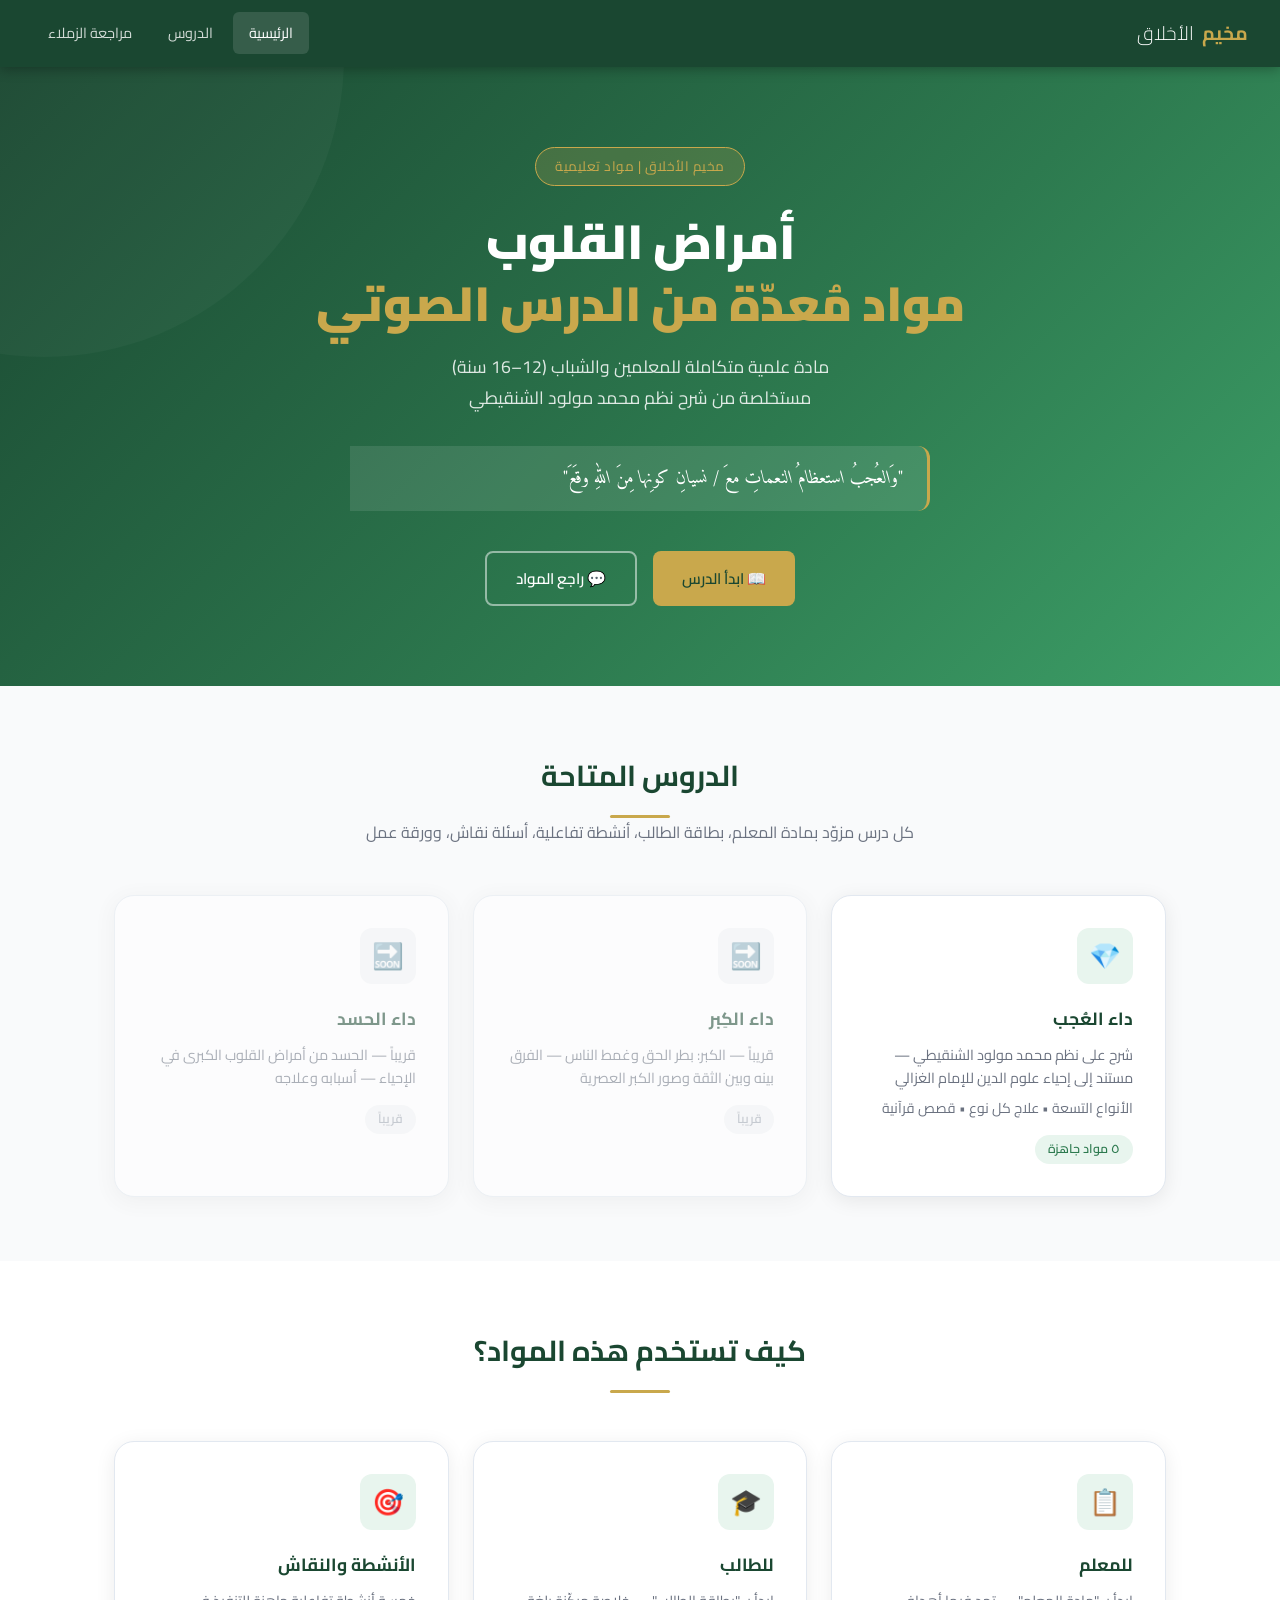
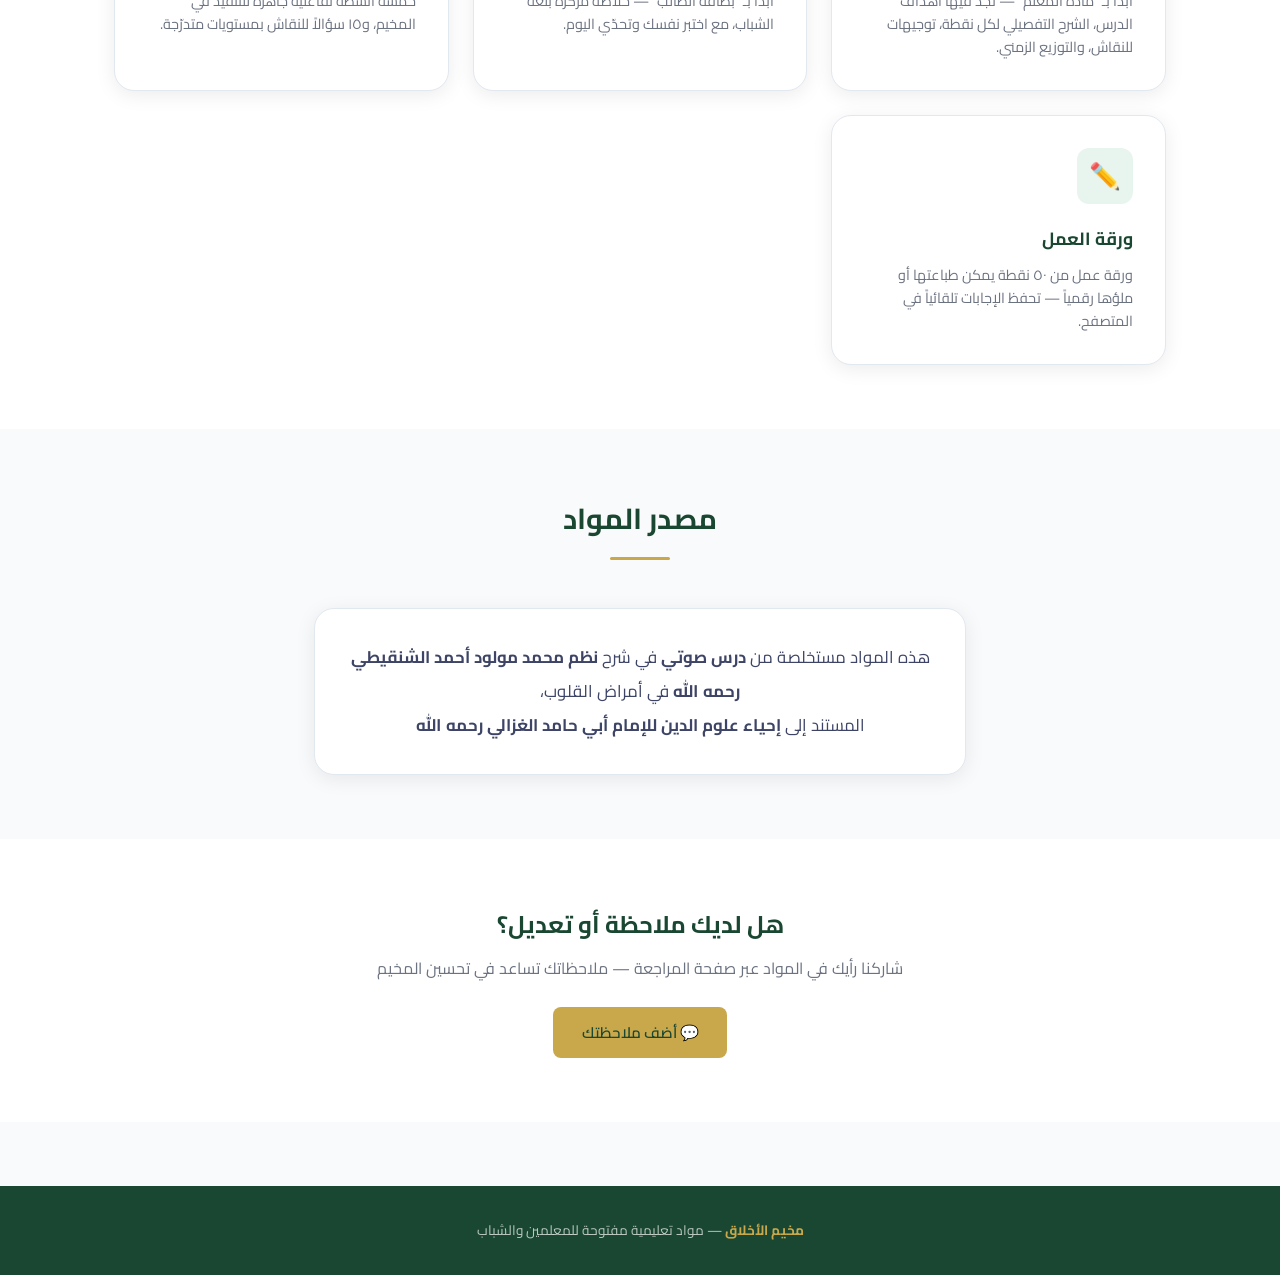
==== index.html @ 1a72f5c6 "Add GitHub Pages website  مخيم الأخلاق" ====
<!DOCTYPE html>
<html lang="ar" dir="rtl">
<head>
  <meta charset="UTF-8">
  <meta name="viewport" content="width=device-width, initial-scale=1.0">
  <title>مخيم الأخلاق — المواد التعليمية</title>
  <meta name="description" content="مواد تعليمية متخصصة لمخيم الأخلاق — للمعلمين والشباب من 12 إلى 16 سنة">
  <link rel="stylesheet" href="assets/css/style.css">
</head>
<body>

<div class="reading-progress" id="reading-progress"></div>

<!-- ─── Top Nav ─── -->
<nav class="top-nav">
  <a class="brand" href="index.html">مخيم <span>الأخلاق</span></a>
  <button class="hamburger" id="hamburger" aria-label="قائمة">☰</button>
  <ul class="nav-links" id="nav-links">
    <li><a href="index.html" class="active">الرئيسية</a></li>
    <li><a href="lessons/ojb/">الدروس</a></li>
    <li><a href="review/">مراجعة الزملاء</a></li>
  </ul>
</nav>

<!-- ─── Hero ─── -->
<section class="hero">
  <div class="hero-badge">مخيم الأخلاق | مواد تعليمية</div>
  <h1>أمراض القلوب<br><em>مواد مُعدّة من الدرس الصوتي</em></h1>
  <p>مادة علمية متكاملة للمعلمين والشباب (12–16 سنة)<br>مستخلصة من شرح نظم محمد مولود الشنقيطي</p>
  <div class="hero-verse">
    "وَالعُجبُ استعظامُ النعماتِ معَ / نسيانِ كونِها مِنَ اللهِ وقَعَ"
  </div>
  <div class="hero-actions">
    <a href="lessons/ojb/" class="btn btn-primary">📖 ابدأ الدرس</a>
    <a href="review/" class="btn btn-outline">💬 راجع المواد</a>
  </div>
</section>

<!-- ─── Lessons section ─── -->
<section class="section">
  <div class="container">
    <div class="section-header">
      <h2>الدروس المتاحة</h2>
      <div class="section-divider"></div>
      <p>كل درس مزوّد بمادة المعلم، بطاقة الطالب، أنشطة تفاعلية، أسئلة نقاش، وورقة عمل</p>
    </div>

    <div class="cards-grid">
      <a href="lessons/ojb/" class="card">
        <div class="card-icon">💎</div>
        <h3>داء العُجب</h3>
        <p>شرح على نظم محمد مولود الشنقيطي — مستند إلى إحياء علوم الدين للإمام الغزالي</p>
        <p style="font-size:0.88rem;color:var(--text-light);margin-top:.5rem">
          الأنواع التسعة • علاج كل نوع • قصص قرآنية
        </p>
        <span class="card-badge">٥ مواد جاهزة</span>
      </a>

      <div class="card" style="opacity:0.55;cursor:default">
        <div class="card-icon" style="background:#f3f4f6">🔜</div>
        <h3>داء الكِبر</h3>
        <p>قريباً — الكبر: بطر الحق وغمط الناس — الفرق بينه وبين الثقة وصور الكبر العصرية</p>
        <span class="card-badge" style="background:#f3f4f6;color:#9ca3af">قريباً</span>
      </div>

      <div class="card" style="opacity:0.55;cursor:default">
        <div class="card-icon" style="background:#f3f4f6">🔜</div>
        <h3>داء الحسد</h3>
        <p>قريباً — الحسد من أمراض القلوب الكبرى في الإحياء — أسبابه وعلاجه</p>
        <span class="card-badge" style="background:#f3f4f6;color:#9ca3af">قريباً</span>
      </div>
    </div>
  </div>
</section>

<!-- ─── How to use ─── -->
<section class="section section-alt">
  <div class="container">
    <div class="section-header">
      <h2>كيف تستخدم هذه المواد؟</h2>
      <div class="section-divider"></div>
    </div>
    <div class="cards-grid">
      <div class="card" style="text-decoration:none">
        <div class="card-icon">📋</div>
        <h3>للمعلم</h3>
        <p>ابدأ بـ "مادة المعلم" — تجد فيها أهداف الدرس، الشرح التفصيلي لكل نقطة، توجيهات للنقاش، والتوزيع الزمني.</p>
      </div>
      <div class="card">
        <div class="card-icon">🎓</div>
        <h3>للطالب</h3>
        <p>ابدأ بـ "بطاقة الطالب" — خلاصة مركّزة بلغة الشباب، مع اختبر نفسك وتحدّي اليوم.</p>
      </div>
      <div class="card">
        <div class="card-icon">🎯</div>
        <h3>الأنشطة والنقاش</h3>
        <p>خمسة أنشطة تفاعلية جاهزة للتنفيذ في المخيم، و١٥ سؤالاً للنقاش بمستويات متدرّجة.</p>
      </div>
      <div class="card">
        <div class="card-icon">✏️</div>
        <h3>ورقة العمل</h3>
        <p>ورقة عمل من ٥٠ نقطة يمكن طباعتها أو ملؤها رقمياً — تحفظ الإجابات تلقائياً في المتصفح.</p>
      </div>
    </div>
  </div>
</section>

<!-- ─── Source ─── -->
<section class="section">
  <div class="container" style="max-width:700px">
    <div class="section-header">
      <h2>مصدر المواد</h2>
      <div class="section-divider"></div>
    </div>
    <div class="card" style="text-align:center">
      <p style="font-size:1.05rem;color:var(--text-mid);line-height:2">
        هذه المواد مستخلصة من <strong>درس صوتي</strong> في شرح
        <strong>نظم محمد مولود أحمد الشنقيطي رحمه الله</strong>
        في أمراض القلوب،<br>
        المستند إلى
        <strong>إحياء علوم الدين للإمام أبي حامد الغزالي رحمه الله</strong>
      </p>
    </div>
  </div>
</section>

<!-- ─── CTA ─── -->
<section class="section section-alt">
  <div class="container" style="text-align:center">
    <h2 style="color:var(--green-dark);margin-bottom:.5rem">هل لديك ملاحظة أو تعديل؟</h2>
    <p style="color:var(--text-light);margin-bottom:1.5rem">شاركنا رأيك في المواد عبر صفحة المراجعة — ملاحظاتك تساعد في تحسين المخيم</p>
    <a href="review/" class="btn btn-primary">💬 أضف ملاحظتك</a>
  </div>
</section>

<footer>
  <strong>مخيم الأخلاق</strong> — مواد تعليمية مفتوحة للمعلمين والشباب
</footer>

<a class="back-top" id="back-top" href="#" title="العودة للأعلى">↑</a>

<script src="assets/js/main.js"></script>
</body>
</html>
---- assets/css/style.css ----
/* ===========================
   مخيم الأخلاق — الموقع الرئيسي
   RTL Arabic Design
   =========================== */

@import url('https://fonts.googleapis.com/css2?family=Cairo:wght@300;400;600;700;900&family=Amiri:ital,wght@0,400;0,700;1,400&display=swap');

/* ─── Reset & Base ─── */
*, *::before, *::after { box-sizing: border-box; margin: 0; padding: 0; }

:root {
  --green-dark:   #1a4731;
  --green-main:   #2d7a4f;
  --green-mid:    #3da068;
  --green-light:  #e8f5ee;
  --gold:         #c9a84c;
  --gold-light:   #f5e6b8;
  --text-dark:    #1a1a2e;
  --text-mid:     #3d4466;
  --text-light:   #6b7280;
  --bg:           #f9fafb;
  --white:        #ffffff;
  --border:       #e2e8f0;
  --shadow:       0 4px 20px rgba(0,0,0,0.08);
  --shadow-lg:    0 8px 40px rgba(0,0,0,0.12);
  --radius:       12px;
  --radius-lg:    20px;
}

html { direction: rtl; scroll-behavior: smooth; }

body {
  font-family: 'Cairo', sans-serif;
  background: var(--bg);
  color: var(--text-dark);
  line-height: 1.8;
  font-size: 16px;
}

/* ─── Scrollbar ─── */
::-webkit-scrollbar { width: 6px; }
::-webkit-scrollbar-track { background: var(--bg); }
::-webkit-scrollbar-thumb { background: var(--green-mid); border-radius: 3px; }

/* ─── Selection ─── */
::selection { background: var(--green-light); color: var(--green-dark); }

/* ─── Top Nav ─── */
.top-nav {
  background: var(--green-dark);
  padding: 0 2rem;
  display: flex;
  align-items: center;
  justify-content: space-between;
  position: sticky;
  top: 0;
  z-index: 100;
  box-shadow: 0 2px 12px rgba(0,0,0,0.3);
}

.top-nav .brand {
  color: var(--gold);
  font-size: 1.2rem;
  font-weight: 700;
  text-decoration: none;
  padding: 1rem 0;
  display: flex;
  align-items: center;
  gap: 0.5rem;
}

.top-nav .brand span { color: #fff; font-weight: 300; }

.nav-links { display: flex; gap: 0.25rem; list-style: none; }
.nav-links a {
  color: rgba(255,255,255,0.8);
  text-decoration: none;
  padding: 0.5rem 1rem;
  border-radius: 6px;
  font-size: 0.9rem;
  transition: all 0.2s;
  display: block;
}
.nav-links a:hover, .nav-links a.active {
  background: rgba(255,255,255,0.12);
  color: #fff;
}

.hamburger { display: none; cursor: pointer; color: #fff; font-size: 1.5rem; }

/* ─── Hero ─── */
.hero {
  background: linear-gradient(135deg, var(--green-dark) 0%, var(--green-main) 60%, var(--green-mid) 100%);
  color: #fff;
  padding: 5rem 2rem;
  text-align: center;
  position: relative;
  overflow: hidden;
}

.hero::before {
  content: '';
  position: absolute;
  top: -50%;
  left: -20%;
  width: 600px;
  height: 600px;
  background: rgba(255,255,255,0.03);
  border-radius: 50%;
}

.hero-badge {
  display: inline-block;
  background: rgba(201,168,76,0.2);
  border: 1px solid var(--gold);
  color: var(--gold);
  padding: 0.4rem 1.2rem;
  border-radius: 50px;
  font-size: 0.85rem;
  margin-bottom: 1.5rem;
  letter-spacing: 0.5px;
}

.hero h1 {
  font-size: clamp(1.8rem, 4vw, 3rem);
  font-weight: 900;
  line-height: 1.3;
  margin-bottom: 1rem;
}

.hero h1 em {
  font-style: normal;
  color: var(--gold);
}

.hero p {
  font-size: 1.1rem;
  opacity: 0.85;
  max-width: 600px;
  margin: 0 auto 2rem;
}

.hero-verse {
  background: rgba(255,255,255,0.1);
  border-right: 3px solid var(--gold);
  padding: 1rem 1.5rem;
  max-width: 580px;
  margin: 0 auto 2.5rem;
  border-radius: 0 var(--radius) var(--radius) 0;
  font-family: 'Amiri', serif;
  font-size: 1.15rem;
  font-style: italic;
  text-align: right;
}

.hero-actions { display: flex; gap: 1rem; justify-content: center; flex-wrap: wrap; }

.btn {
  display: inline-flex;
  align-items: center;
  gap: 0.5rem;
  padding: 0.75rem 1.8rem;
  border-radius: 8px;
  font-family: 'Cairo', sans-serif;
  font-size: 0.95rem;
  font-weight: 600;
  text-decoration: none;
  cursor: pointer;
  border: none;
  transition: all 0.25s;
}

.btn-primary {
  background: var(--gold);
  color: var(--green-dark);
}
.btn-primary:hover { background: #e0bb5a; transform: translateY(-1px); box-shadow: 0 6px 20px rgba(201,168,76,0.4); }

.btn-outline {
  background: transparent;
  color: #fff;
  border: 2px solid rgba(255,255,255,0.5);
}
.btn-outline:hover { background: rgba(255,255,255,0.1); border-color: #fff; }

/* ─── Container ─── */
.container { max-width: 1100px; margin: 0 auto; padding: 0 1.5rem; }

/* ─── Section ─── */
.section { padding: 4rem 0; }
.section-alt { background: var(--white); }

.section-header { text-align: center; margin-bottom: 3rem; }
.section-header h2 { font-size: 1.8rem; font-weight: 700; color: var(--green-dark); margin-bottom: 0.5rem; }
.section-header p { color: var(--text-light); font-size: 1rem; }
.section-divider { width: 60px; height: 3px; background: var(--gold); margin: 0.8rem auto 0; border-radius: 2px; }

/* ─── Cards ─── */
.cards-grid {
  display: grid;
  grid-template-columns: repeat(auto-fit, minmax(280px, 1fr));
  gap: 1.5rem;
}

.card {
  background: var(--white);
  border-radius: var(--radius-lg);
  padding: 2rem;
  box-shadow: var(--shadow);
  border: 1px solid var(--border);
  transition: all 0.3s;
  text-decoration: none;
  color: inherit;
  display: block;
}

.card:hover {
  transform: translateY(-4px);
  box-shadow: var(--shadow-lg);
  border-color: var(--green-mid);
}

.card-icon {
  width: 56px;
  height: 56px;
  background: var(--green-light);
  border-radius: 12px;
  display: flex;
  align-items: center;
  justify-content: center;
  font-size: 1.6rem;
  margin-bottom: 1.2rem;
}

.card h3 { font-size: 1.1rem; font-weight: 700; color: var(--green-dark); margin-bottom: 0.5rem; }
.card p { font-size: 0.9rem; color: var(--text-light); line-height: 1.6; }

.card-badge {
  display: inline-block;
  margin-top: 1rem;
  background: var(--green-light);
  color: var(--green-main);
  font-size: 0.78rem;
  padding: 0.2rem 0.8rem;
  border-radius: 50px;
  font-weight: 600;
}

/* ─── Tab Navigation ─── */
.tab-nav {
  background: var(--white);
  border-bottom: 2px solid var(--border);
  position: sticky;
  top: 57px;
  z-index: 90;
  box-shadow: 0 2px 8px rgba(0,0,0,0.06);
}

.tab-nav-inner {
  display: flex;
  overflow-x: auto;
  gap: 0;
  padding: 0 1.5rem;
  scrollbar-width: none;
}
.tab-nav-inner::-webkit-scrollbar { display: none; }

.tab-btn {
  padding: 1rem 1.4rem;
  border: none;
  background: none;
  cursor: pointer;
  font-family: 'Cairo', sans-serif;
  font-size: 0.9rem;
  font-weight: 600;
  color: var(--text-light);
  white-space: nowrap;
  border-bottom: 3px solid transparent;
  margin-bottom: -2px;
  transition: all 0.2s;
  display: flex;
  align-items: center;
  gap: 0.4rem;
}

.tab-btn:hover { color: var(--green-main); }
.tab-btn.active { color: var(--green-dark); border-bottom-color: var(--green-main); }

/* ─── Content Panels ─── */
.panel { display: none; padding: 3rem 0; }
.panel.active { display: block; }

/* ─── Content Typography ─── */
.content-body h2 {
  font-size: 1.4rem;
  font-weight: 700;
  color: var(--green-dark);
  margin: 2.5rem 0 1rem;
  padding-bottom: 0.5rem;
  border-bottom: 2px solid var(--green-light);
}

.content-body h3 {
  font-size: 1.15rem;
  font-weight: 700;
  color: var(--green-main);
  margin: 1.8rem 0 0.8rem;
}

.content-body h4 {
  font-size: 1rem;
  font-weight: 700;
  color: var(--text-mid);
  margin: 1.2rem 0 0.5rem;
}

.content-body p { margin-bottom: 1rem; color: var(--text-mid); }

.content-body ul, .content-body ol {
  padding-right: 1.5rem;
  margin-bottom: 1rem;
  color: var(--text-mid);
}
.content-body li { margin-bottom: 0.4rem; }

.content-body strong { color: var(--text-dark); font-weight: 700; }

/* ─── Quran / Hadith Boxes ─── */
.quran-box {
  background: linear-gradient(135deg, var(--green-light), #fff);
  border-right: 4px solid var(--green-main);
  border-radius: 0 var(--radius) var(--radius) 0;
  padding: 1rem 1.5rem;
  margin: 1.2rem 0;
  font-family: 'Amiri', serif;
  font-size: 1.1rem;
  color: var(--green-dark);
}

.quran-box .ref {
  font-family: 'Cairo', sans-serif;
  font-size: 0.8rem;
  color: var(--text-light);
  margin-top: 0.4rem;
  font-style: normal;
}

.hadith-box {
  background: var(--gold-light);
  border-right: 4px solid var(--gold);
  border-radius: 0 var(--radius) var(--radius) 0;
  padding: 1rem 1.5rem;
  margin: 1.2rem 0;
  font-style: italic;
  color: var(--text-dark);
}

.hadith-box .narrator {
  font-style: normal;
  font-size: 0.82rem;
  color: var(--text-light);
  margin-top: 0.4rem;
}

/* ─── Info Box ─── */
.info-box {
  background: #eff6ff;
  border: 1px solid #93c5fd;
  border-radius: var(--radius);
  padding: 1rem 1.5rem;
  margin: 1.2rem 0;
  display: flex;
  gap: 0.8rem;
}
.info-box .icon { font-size: 1.3rem; flex-shrink: 0; }
.info-box p { margin: 0; color: #1e40af; font-size: 0.92rem; }

.warn-box {
  background: #fffbeb;
  border: 1px solid #fcd34d;
  border-radius: var(--radius);
  padding: 1rem 1.5rem;
  margin: 1.2rem 0;
  display: flex;
  gap: 0.8rem;
}
.warn-box p { margin: 0; color: #92400e; font-size: 0.92rem; }

/* ─── Table ─── */
.content-table {
  width: 100%;
  border-collapse: collapse;
  margin: 1.5rem 0;
  font-size: 0.92rem;
  border-radius: var(--radius);
  overflow: hidden;
  box-shadow: var(--shadow);
}

.content-table th {
  background: var(--green-dark);
  color: #fff;
  padding: 0.8rem 1rem;
  text-align: right;
  font-weight: 600;
}

.content-table td {
  padding: 0.75rem 1rem;
  border-bottom: 1px solid var(--border);
  color: var(--text-mid);
}

.content-table tr:nth-child(even) td { background: var(--green-light); }
.content-table tr:last-child td { border-bottom: none; }

/* ─── Type Cards (9 types) ─── */
.type-grid {
  display: grid;
  grid-template-columns: repeat(auto-fit, minmax(300px, 1fr));
  gap: 1.2rem;
  margin: 1.5rem 0;
}

.type-card {
  background: var(--white);
  border: 1px solid var(--border);
  border-right: 4px solid var(--green-mid);
  border-radius: var(--radius);
  padding: 1.2rem;
  box-shadow: 0 2px 8px rgba(0,0,0,0.04);
}

.type-card .type-header {
  display: flex;
  align-items: center;
  gap: 0.6rem;
  margin-bottom: 0.7rem;
}

.type-num {
  width: 28px;
  height: 28px;
  background: var(--green-dark);
  color: #fff;
  border-radius: 50%;
  display: flex;
  align-items: center;
  justify-content: center;
  font-size: 0.82rem;
  font-weight: 700;
  flex-shrink: 0;
}

.type-card h4 { margin: 0; font-size: 1rem; color: var(--green-dark); }
.type-card .type-desc { font-size: 0.88rem; color: var(--text-light); margin-bottom: 0.5rem; }
.type-card .type-remedy {
  background: var(--green-light);
  border-radius: 6px;
  padding: 0.5rem 0.8rem;
  font-size: 0.85rem;
  color: var(--green-dark);
}
.type-card .type-remedy span { font-weight: 700; }

/* ─── Story Box ─── */
.story-box {
  background: linear-gradient(135deg, #1a4731, #2d7a4f);
  color: #fff;
  border-radius: var(--radius-lg);
  padding: 2rem;
  margin: 1.5rem 0;
  position: relative;
  overflow: hidden;
}
.story-box::after {
  content: '📖';
  position: absolute;
  left: 1.5rem;
  top: 1rem;
  font-size: 3rem;
  opacity: 0.15;
}
.story-box h4 { color: var(--gold); margin-bottom: 0.7rem; font-size: 1.05rem; }
.story-box p { opacity: 0.9; font-size: 0.92rem; }
.story-box .result { margin-top: 0.8rem; color: var(--gold-light); font-weight: 600; }

/* ─── Self Check ─── */
.check-list {
  list-style: none;
  padding: 0;
  margin: 1rem 0;
}
.check-list li {
  display: flex;
  align-items: flex-start;
  gap: 0.8rem;
  padding: 0.6rem 0;
  border-bottom: 1px solid var(--border);
  font-size: 0.92rem;
  color: var(--text-mid);
}
.check-list li:last-child { border-bottom: none; }
.check-list li::before {
  content: '☐';
  font-size: 1.1rem;
  color: var(--green-mid);
  flex-shrink: 0;
  margin-top: 0.1rem;
}

/* ─── Question Cards ─── */
.question-section { margin-bottom: 3rem; }
.question-section .level-badge {
  display: inline-flex;
  align-items: center;
  gap: 0.5rem;
  padding: 0.4rem 1rem;
  border-radius: 50px;
  font-size: 0.82rem;
  font-weight: 700;
  margin-bottom: 1.2rem;
}
.level-1 { background: #dcfce7; color: #166534; }
.level-2 { background: #fef9c3; color: #854d0e; }
.level-3 { background: #fee2e2; color: #991b1b; }

.q-card {
  background: var(--white);
  border: 1px solid var(--border);
  border-radius: var(--radius);
  padding: 1.2rem 1.5rem;
  margin-bottom: 0.8rem;
  box-shadow: 0 1px 4px rgba(0,0,0,0.04);
  display: flex;
  gap: 1rem;
  align-items: flex-start;
}
.q-num {
  width: 32px;
  height: 32px;
  background: var(--green-light);
  color: var(--green-dark);
  border-radius: 50%;
  display: flex;
  align-items: center;
  justify-content: center;
  font-weight: 700;
  font-size: 0.85rem;
  flex-shrink: 0;
}
.q-text { font-size: 0.93rem; color: var(--text-mid); line-height: 1.7; }
.q-scenario {
  background: #f0fdf4;
  border-right: 3px solid var(--green-mid);
  padding: 0.6rem 1rem;
  margin-top: 0.6rem;
  border-radius: 0 6px 6px 0;
  font-size: 0.88rem;
  color: var(--text-mid);
}

/* ─── Activities ─── */
.activity-card {
  background: var(--white);
  border-radius: var(--radius-lg);
  padding: 2rem;
  margin-bottom: 2rem;
  box-shadow: var(--shadow);
  border: 1px solid var(--border);
}
.activity-header {
  display: flex;
  align-items: center;
  gap: 1rem;
  margin-bottom: 1.2rem;
  flex-wrap: wrap;
}
.activity-num {
  width: 44px;
  height: 44px;
  background: var(--green-dark);
  color: #fff;
  border-radius: 10px;
  display: flex;
  align-items: center;
  justify-content: center;
  font-weight: 700;
  font-size: 1.1rem;
  flex-shrink: 0;
}
.activity-title { font-size: 1.1rem; font-weight: 700; color: var(--green-dark); }
.activity-meta {
  display: flex;
  gap: 0.8rem;
  flex-wrap: wrap;
  margin-top: 0.3rem;
}
.tag {
  display: inline-flex;
  align-items: center;
  gap: 0.3rem;
  background: var(--green-light);
  color: var(--green-dark);
  padding: 0.2rem 0.7rem;
  border-radius: 50px;
  font-size: 0.78rem;
  font-weight: 600;
}

/* ─── Scenario Cards (classify activity) ─── */
.scenario-grid {
  display: grid;
  grid-template-columns: repeat(auto-fit, minmax(260px, 1fr));
  gap: 1rem;
  margin: 1rem 0;
}
.scenario-card {
  background: var(--bg);
  border: 1px solid var(--border);
  border-radius: var(--radius);
  padding: 1rem;
  font-size: 0.88rem;
  position: relative;
}
.scenario-card .s-num {
  position: absolute;
  top: -10px;
  right: 12px;
  background: var(--green-main);
  color: #fff;
  width: 22px;
  height: 22px;
  border-radius: 50%;
  display: flex;
  align-items: center;
  justify-content: center;
  font-size: 0.72rem;
  font-weight: 700;
}
.scenario-card p { color: var(--text-mid); margin: 0 0 0.5rem; }
.scenario-card .s-answer {
  background: var(--green-dark);
  color: #fff;
  padding: 0.3rem 0.7rem;
  border-radius: 6px;
  font-size: 0.78rem;
  font-weight: 600;
  cursor: pointer;
}
.scenario-card .s-answer.hidden-answer { background: var(--border); color: transparent; user-select: none; }
.scenario-card .s-answer.hidden-answer:hover { background: var(--green-dark); color: #fff; }

/* ─── Worksheet ─── */
.ws-section {
  background: var(--white);
  border-radius: var(--radius-lg);
  padding: 2rem;
  margin-bottom: 2rem;
  box-shadow: var(--shadow);
  border: 1px solid var(--border);
}
.ws-section h3 {
  color: var(--green-dark);
  font-size: 1.05rem;
  margin-bottom: 1.2rem;
  padding-bottom: 0.6rem;
  border-bottom: 2px solid var(--green-light);
  display: flex;
  align-items: center;
  gap: 0.5rem;
}
.ws-points {
  display: inline-block;
  background: var(--gold-light);
  color: #7c5c00;
  padding: 0.15rem 0.6rem;
  border-radius: 50px;
  font-size: 0.75rem;
  font-weight: 700;
  margin-right: 0.5rem;
}

.ws-q { margin-bottom: 1.5rem; }
.ws-q label { font-size: 0.92rem; color: var(--text-mid); display: block; margin-bottom: 0.5rem; font-weight: 600; }
.ws-q .answer-line {
  background: var(--bg);
  border: 1px solid var(--border);
  border-radius: 8px;
  padding: 0.7rem 1rem;
  width: 100%;
  font-family: 'Cairo', sans-serif;
  font-size: 0.9rem;
  min-height: 60px;
  resize: vertical;
  direction: rtl;
  color: var(--text-mid);
}
.ws-q .answer-line:focus {
  outline: none;
  border-color: var(--green-mid);
  box-shadow: 0 0 0 3px rgba(45,122,79,0.1);
}

.ws-table-input td input {
  border: none;
  border-bottom: 2px solid var(--border);
  background: transparent;
  font-family: 'Cairo', sans-serif;
  font-size: 0.88rem;
  width: 100%;
  padding: 0.3rem;
  direction: rtl;
}
.ws-table-input td input:focus { outline: none; border-bottom-color: var(--green-mid); }

/* ─── Review / Feedback ─── */
.feedback-intro {
  background: linear-gradient(135deg, var(--green-dark), var(--green-main));
  color: #fff;
  padding: 3rem 2rem;
  text-align: center;
  border-radius: var(--radius-lg);
  margin-bottom: 2rem;
}
.feedback-intro h2 { font-size: 1.6rem; margin-bottom: 0.5rem; }
.feedback-intro p { opacity: 0.85; }

.reviewer-form {
  background: var(--white);
  border-radius: var(--radius-lg);
  padding: 2rem;
  box-shadow: var(--shadow);
  border: 1px solid var(--border);
  margin-bottom: 2rem;
}
.reviewer-form h3 { color: var(--green-dark); margin-bottom: 1.5rem; font-size: 1.1rem; }

.form-group { margin-bottom: 1.2rem; }
.form-group label { display: block; font-size: 0.9rem; font-weight: 600; color: var(--text-mid); margin-bottom: 0.4rem; }
.form-group input, .form-group textarea, .form-group select {
  width: 100%;
  padding: 0.7rem 1rem;
  border: 1.5px solid var(--border);
  border-radius: 8px;
  font-family: 'Cairo', sans-serif;
  font-size: 0.9rem;
  direction: rtl;
  color: var(--text-dark);
  background: var(--bg);
  transition: border-color 0.2s;
}
.form-group input:focus, .form-group textarea:focus, .form-group select:focus {
  outline: none;
  border-color: var(--green-mid);
  box-shadow: 0 0 0 3px rgba(45,122,79,0.1);
  background: #fff;
}
.form-group textarea { resize: vertical; min-height: 100px; }

.star-rating { display: flex; gap: 0.5rem; flex-direction: row-reverse; justify-content: flex-end; }
.star-rating input { display: none; }
.star-rating label { font-size: 1.8rem; cursor: pointer; color: #d1d5db; transition: color 0.2s; }
.star-rating label:hover, .star-rating label:hover ~ label,
.star-rating input:checked ~ label { color: var(--gold); }

.submit-btn {
  background: var(--green-main);
  color: #fff;
  padding: 0.8rem 2rem;
  border: none;
  border-radius: 8px;
  font-family: 'Cairo', sans-serif;
  font-size: 1rem;
  font-weight: 700;
  cursor: pointer;
  width: 100%;
  transition: background 0.2s;
}
.submit-btn:hover { background: var(--green-dark); }

/* ─── Giscus ─── */
.comments-section {
  background: var(--white);
  border-radius: var(--radius-lg);
  padding: 2rem;
  box-shadow: var(--shadow);
  border: 1px solid var(--border);
  margin-top: 2rem;
}
.comments-section h3 { color: var(--green-dark); margin-bottom: 1.5rem; font-size: 1.1rem; }

/* ─── Footer ─── */
footer {
  background: var(--green-dark);
  color: rgba(255,255,255,0.7);
  text-align: center;
  padding: 2rem;
  font-size: 0.85rem;
  margin-top: 4rem;
}
footer strong { color: var(--gold); }

/* ─── Progress Bar (reading) ─── */
.reading-progress {
  position: fixed;
  top: 0;
  right: 0;
  width: 0%;
  height: 3px;
  background: var(--gold);
  z-index: 999;
  transition: width 0.1s;
}

/* ─── Back to Top ─── */
.back-top {
  position: fixed;
  bottom: 2rem;
  left: 2rem;
  width: 44px;
  height: 44px;
  background: var(--green-main);
  color: #fff;
  border-radius: 50%;
  display: flex;
  align-items: center;
  justify-content: center;
  cursor: pointer;
  box-shadow: var(--shadow);
  opacity: 0;
  pointer-events: none;
  transition: all 0.3s;
  font-size: 1.2rem;
  border: none;
  text-decoration: none;
}
.back-top.visible { opacity: 1; pointer-events: all; }
.back-top:hover { background: var(--green-dark); transform: translateY(-2px); }

/* ─── Responsive ─── */
@media (max-width: 768px) {
  .hamburger { display: block; }
  .nav-links {
    display: none;
    position: absolute;
    top: 100%;
    right: 0;
    left: 0;
    background: var(--green-dark);
    padding: 1rem;
    flex-direction: column;
  }
  .nav-links.open { display: flex; }
  .hero { padding: 3rem 1.5rem; }
  .hero h1 { font-size: 1.6rem; }
  .section { padding: 2.5rem 0; }
  .type-grid { grid-template-columns: 1fr; }
  .scenario-grid { grid-template-columns: 1fr; }
  .tab-btn { padding: 0.8rem 1rem; font-size: 0.82rem; }
}

@media print {
  .top-nav, .tab-nav, .back-top, .reading-progress, footer { display: none; }
  .panel { display: block !important; }
  body { font-size: 12pt; }
}
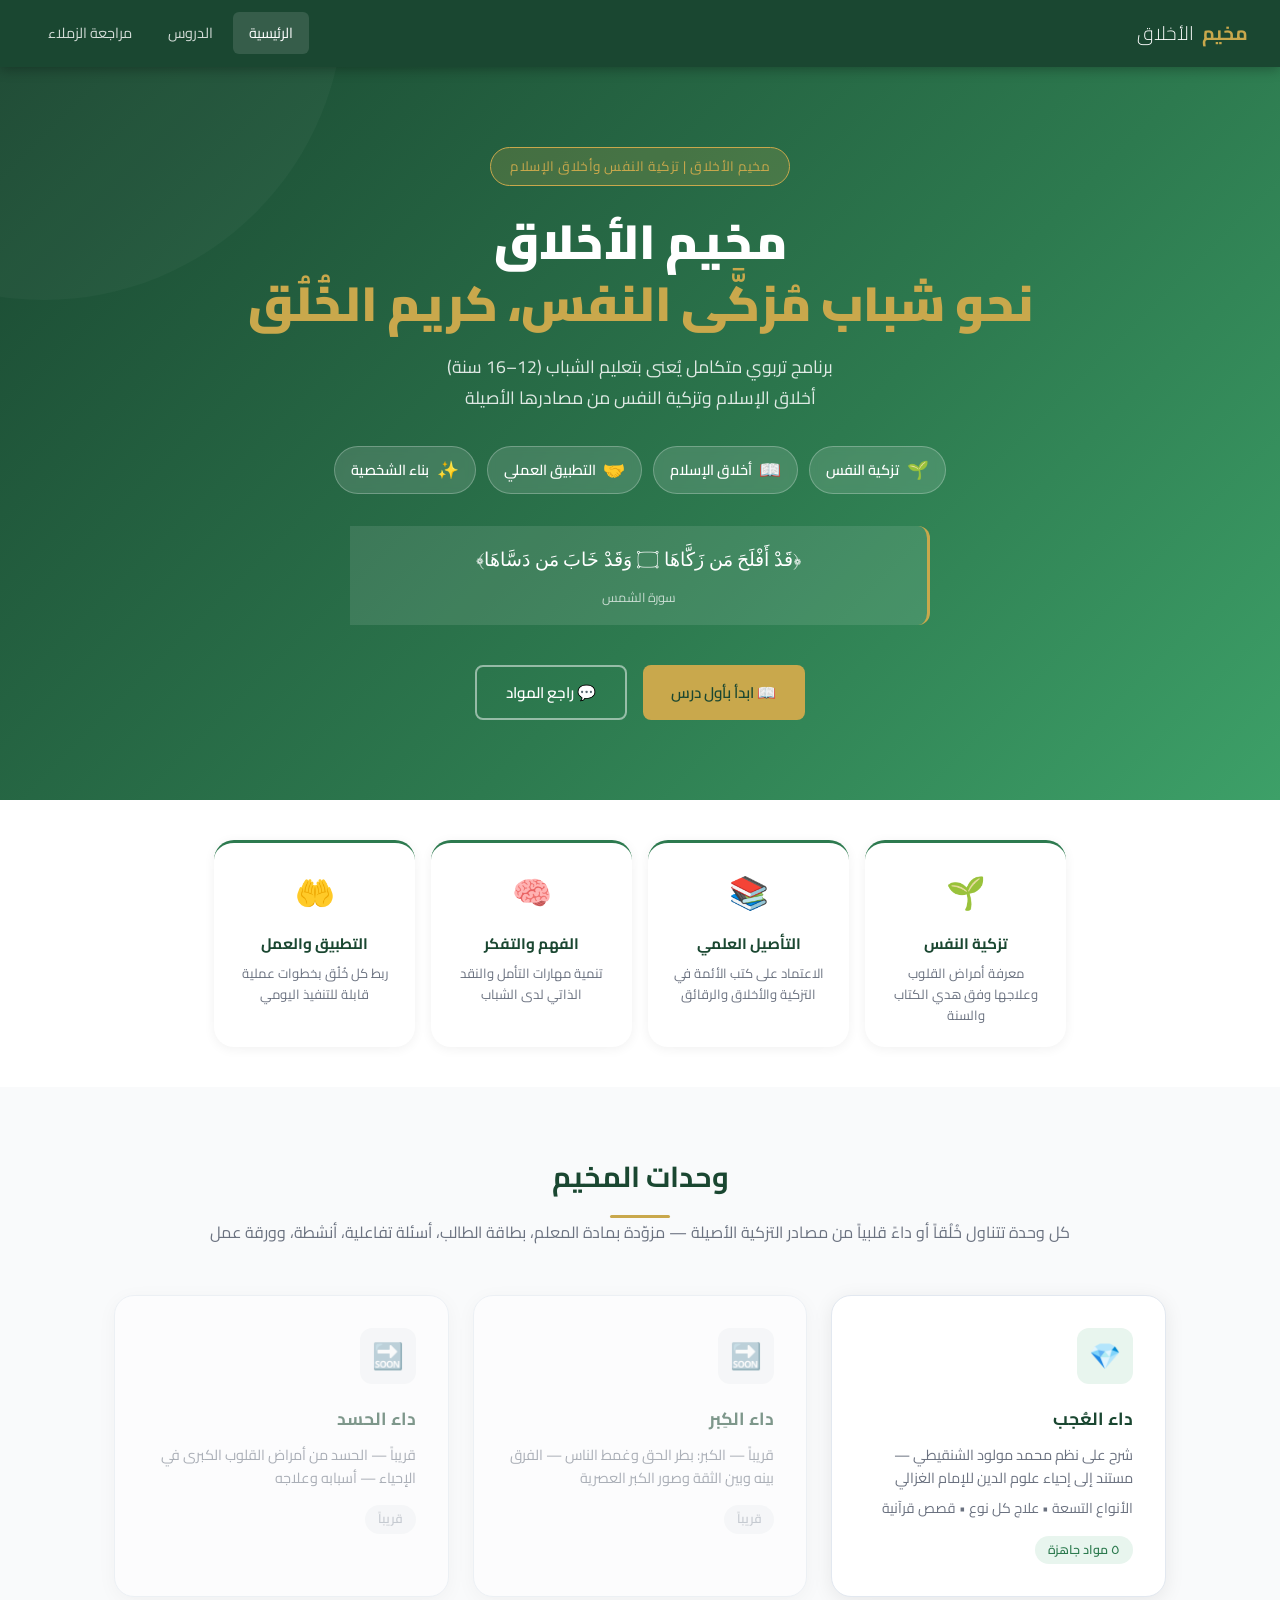
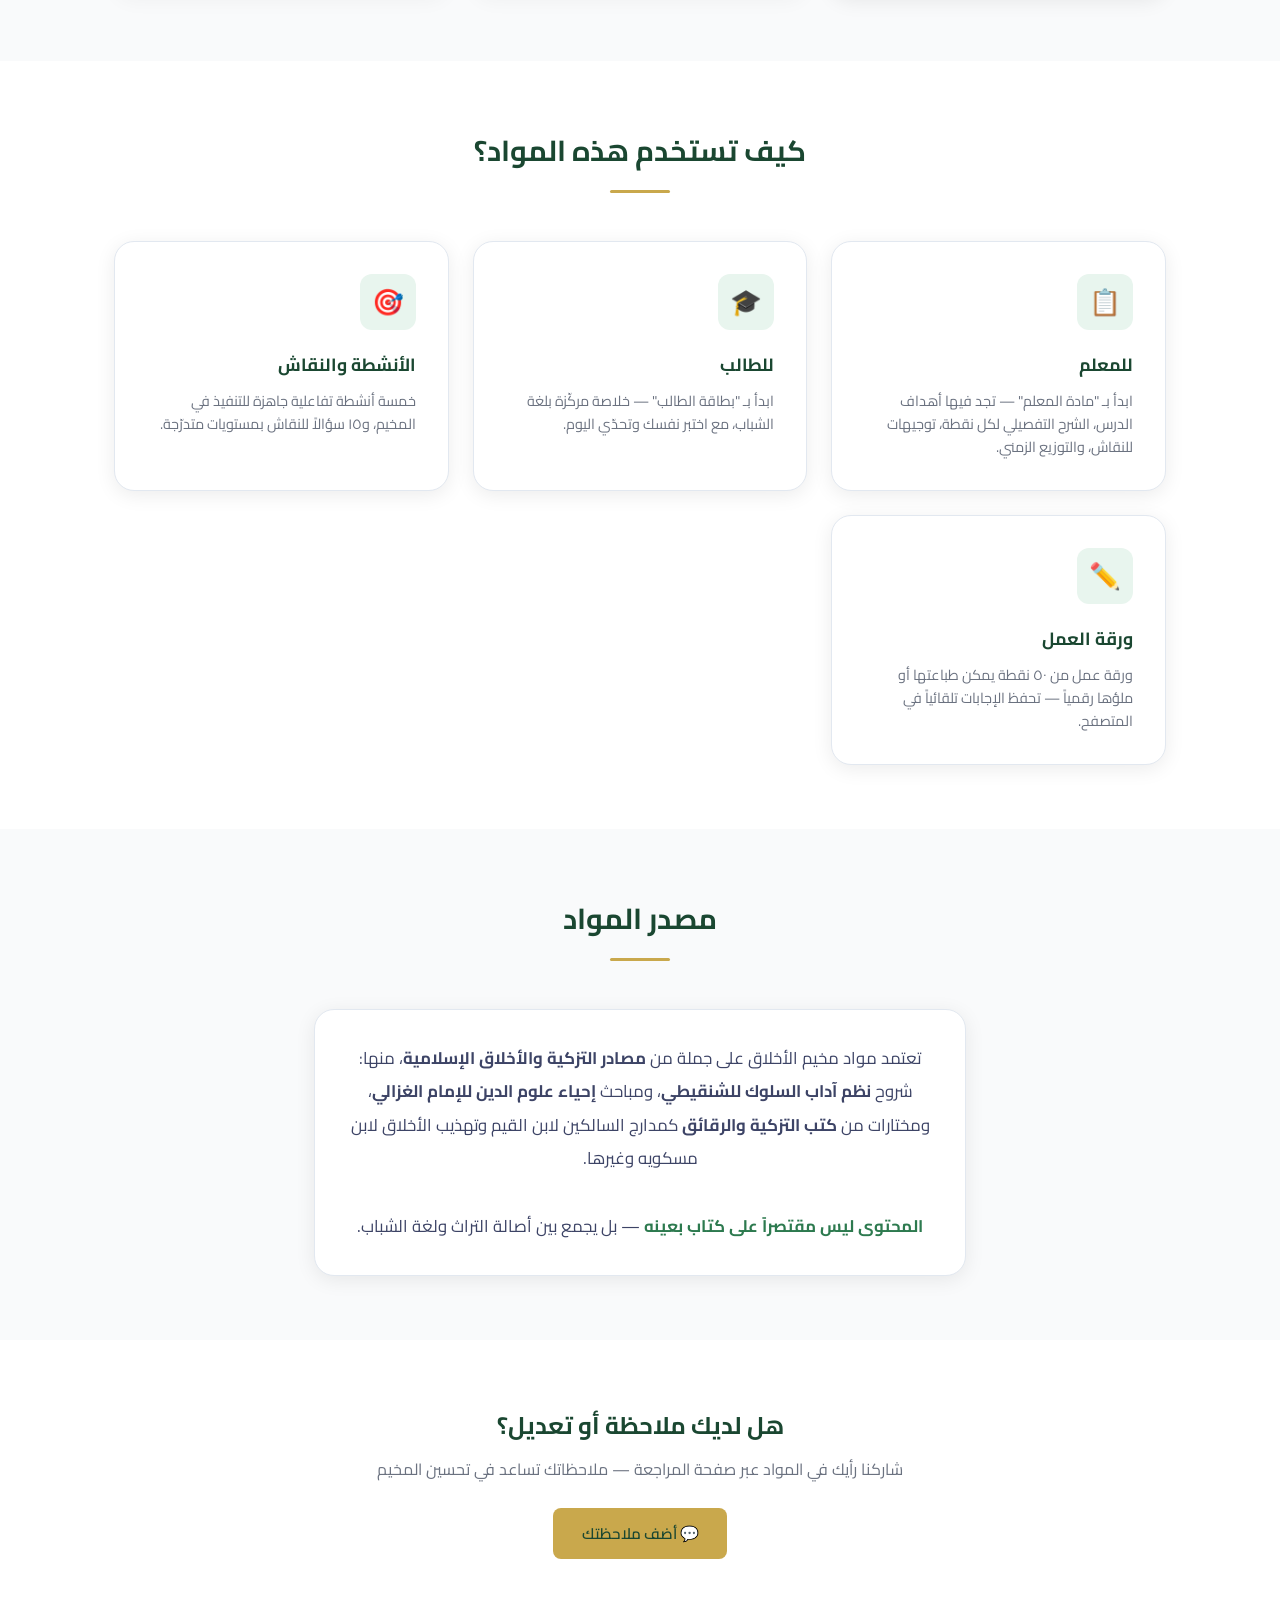
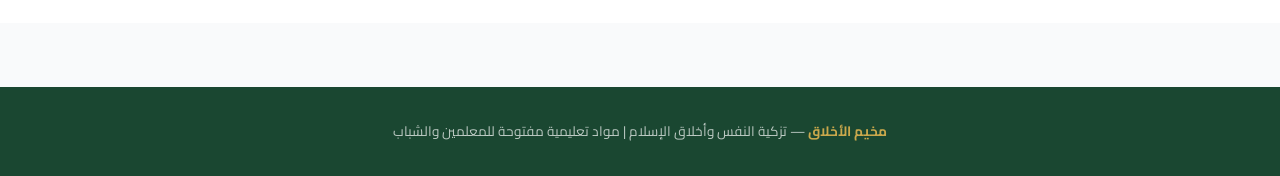
==== commit e612c384: "Redesign homepage: camp mission, goals, broader sources" ====
--- a/index.html
+++ b/index.html
@@ -3,8 +3,8 @@
 <head>
   <meta charset="UTF-8">
   <meta name="viewport" content="width=device-width, initial-scale=1.0">
-  <title>مخيم الأخلاق — المواد التعليمية</title>
-  <meta name="description" content="مواد تعليمية متخصصة لمخيم الأخلاق — للمعلمين والشباب من 12 إلى 16 سنة">
+  <title>مخيم الأخلاق — تزكية النفس وأخلاق الإسلام</title>
+  <meta name="description" content="مخيم تربوي متخصص في تزكية النفس وأخلاق الإسلام — مواد علمية وتفاعلية للمعلمين والشباب من 12 إلى 16 سنة">
   <link rel="stylesheet" href="assets/css/style.css">
 </head>
 <body>
@@ -24,15 +24,64 @@
 
 <!-- ─── Hero ─── -->
 <section class="hero">
-  <div class="hero-badge">مخيم الأخلاق | مواد تعليمية</div>
-  <h1>أمراض القلوب<br><em>مواد مُعدّة من الدرس الصوتي</em></h1>
-  <p>مادة علمية متكاملة للمعلمين والشباب (12–16 سنة)<br>مستخلصة من شرح نظم محمد مولود الشنقيطي</p>
+  <div class="hero-badge">مخيم الأخلاق | تزكية النفس وأخلاق الإسلام</div>
+  <h1>مخيم الأخلاق<br><em>نحو شباب مُزكَّى النفس، كريم الخُلُق</em></h1>
+  <p>برنامج تربوي متكامل يُعنى بتعليم الشباب (12–16 سنة)<br>أخلاق الإسلام وتزكية النفس من مصادرها الأصيلة</p>
+
+  <div class="hero-goals">
+    <div class="hero-goal">
+      <span class="hg-icon">🌱</span>
+      <span>تزكية النفس</span>
+    </div>
+    <div class="hero-goal">
+      <span class="hg-icon">📖</span>
+      <span>أخلاق الإسلام</span>
+    </div>
+    <div class="hero-goal">
+      <span class="hg-icon">🤝</span>
+      <span>التطبيق العملي</span>
+    </div>
+    <div class="hero-goal">
+      <span class="hg-icon">✨</span>
+      <span>بناء الشخصية</span>
+    </div>
+  </div>
+
   <div class="hero-verse">
-    "وَالعُجبُ استعظامُ النعماتِ معَ / نسيانِ كونِها مِنَ اللهِ وقَعَ"
+    ﴿قَدْ أَفْلَحَ مَن زَكَّاهَا ۝ وَقَدْ خَابَ مَن دَسَّاهَا﴾
+    <span class="verse-ref">سورة الشمس</span>
   </div>
   <div class="hero-actions">
-    <a href="lessons/ojb/" class="btn btn-primary">📖 ابدأ الدرس</a>
+    <a href="lessons/ojb/" class="btn btn-primary">📖 ابدأ بأول درس</a>
     <a href="review/" class="btn btn-outline">💬 راجع المواد</a>
+  </div>
+</section>
+
+<!-- ─── Mission ─── -->
+<section class="section section-alt" style="padding:2.5rem 0">
+  <div class="container" style="max-width:900px">
+    <div class="cards-grid" style="grid-template-columns:repeat(auto-fit,minmax(200px,1fr));gap:1rem">
+      <div class="mission-card">
+        <span class="mc-icon">🌱</span>
+        <h4>تزكية النفس</h4>
+        <p>معرفة أمراض القلوب وعلاجها وفق هدي الكتاب والسنة</p>
+      </div>
+      <div class="mission-card">
+        <span class="mc-icon">📚</span>
+        <h4>التأصيل العلمي</h4>
+        <p>الاعتماد على كتب الأئمة في التزكية والأخلاق والرقائق</p>
+      </div>
+      <div class="mission-card">
+        <span class="mc-icon">🧠</span>
+        <h4>الفهم والتفكر</h4>
+        <p>تنمية مهارات التأمل والنقد الذاتي لدى الشباب</p>
+      </div>
+      <div class="mission-card">
+        <span class="mc-icon">🤲</span>
+        <h4>التطبيق والعمل</h4>
+        <p>ربط كل خُلُق بخطوات عملية قابلة للتنفيذ اليومي</p>
+      </div>
+    </div>
   </div>
 </section>
 
@@ -40,9 +89,9 @@
 <section class="section">
   <div class="container">
     <div class="section-header">
-      <h2>الدروس المتاحة</h2>
+      <h2>وحدات المخيم</h2>
       <div class="section-divider"></div>
-      <p>كل درس مزوّد بمادة المعلم، بطاقة الطالب، أنشطة تفاعلية، أسئلة نقاش، وورقة عمل</p>
+      <p>كل وحدة تتناول خُلُقاً أو داءً قلبياً من مصادر التزكية الأصيلة — مزوّدة بمادة المعلم، بطاقة الطالب، أسئلة تفاعلية، أنشطة، وورقة عمل</p>
     </div>
 
     <div class="cards-grid">
@@ -114,11 +163,13 @@
     </div>
     <div class="card" style="text-align:center">
       <p style="font-size:1.05rem;color:var(--text-mid);line-height:2">
-        هذه المواد مستخلصة من <strong>درس صوتي</strong> في شرح
-        <strong>نظم محمد مولود أحمد الشنقيطي رحمه الله</strong>
-        في أمراض القلوب،<br>
-        المستند إلى
-        <strong>إحياء علوم الدين للإمام أبي حامد الغزالي رحمه الله</strong>
+        تعتمد مواد مخيم الأخلاق على جملة من <strong>مصادر التزكية والأخلاق الإسلامية</strong>،
+        منها: شروح <strong>نظم آداب السلوك للشنقيطي</strong>، ومباحث
+        <strong>إحياء علوم الدين للإمام الغزالي</strong>، ومختارات من
+        <strong>كتب التزكية والرقائق</strong> كمدارج السالكين لابن القيم
+        وتهذيب الأخلاق لابن مسكويه وغيرها.<br><br>
+        <span style="color:var(--green-main);font-weight:700">المحتوى ليس مقتصراً على كتاب بعينه</span> —
+        بل يجمع بين أصالة التراث ولغة الشباب.
       </p>
     </div>
   </div>
@@ -134,7 +185,7 @@
 </section>
 
 <footer>
-  <strong>مخيم الأخلاق</strong> — مواد تعليمية مفتوحة للمعلمين والشباب
+  <strong>مخيم الأخلاق</strong> — تزكية النفس وأخلاق الإسلام | مواد تعليمية مفتوحة للمعلمين والشباب
 </footer>
 
 <a class="back-top" id="back-top" href="#" title="العودة للأعلى">↑</a>
--- a/assets/css/style.css
+++ b/assets/css/style.css
@@ -148,10 +148,43 @@
   margin: 0 auto 2.5rem;
   border-radius: 0 var(--radius) var(--radius) 0;
   font-family: 'Amiri', serif;
-  font-size: 1.15rem;
-  font-style: italic;
-  text-align: right;
-}
+  font-size: 1.2rem;
+  line-height: 1.9;
+  text-align: center;
+}
+
+.verse-ref {
+  display: block;
+  font-family: 'Cairo', sans-serif;
+  font-size: .8rem;
+  opacity: .7;
+  margin-top: .4rem;
+  font-style: normal;
+}
+
+.hero-goals {
+  display: flex;
+  justify-content: center;
+  flex-wrap: wrap;
+  gap: .7rem;
+  margin: 0 auto 2rem;
+  max-width: 620px;
+}
+
+.hero-goal {
+  display: flex;
+  align-items: center;
+  gap: .45rem;
+  background: rgba(255,255,255,0.13);
+  border: 1px solid rgba(255,255,255,0.25);
+  padding: .45rem 1rem;
+  border-radius: 50px;
+  font-size: .9rem;
+  font-weight: 600;
+  backdrop-filter: blur(4px);
+}
+
+.hg-icon { font-size: 1.1rem; }
 
 .hero-actions { display: flex; gap: 1rem; justify-content: center; flex-wrap: wrap; }
 
@@ -194,6 +227,21 @@
 .section-header h2 { font-size: 1.8rem; font-weight: 700; color: var(--green-dark); margin-bottom: 0.5rem; }
 .section-header p { color: var(--text-light); font-size: 1rem; }
 .section-divider { width: 60px; height: 3px; background: var(--gold); margin: 0.8rem auto 0; border-radius: 2px; }
+
+/* ─── Mission Cards ─── */
+.mission-card {
+  background: #fff;
+  border-radius: var(--radius-lg);
+  padding: 1.3rem 1.2rem;
+  text-align: center;
+  box-shadow: 0 2px 12px rgba(0,0,0,.06);
+  border-top: 3px solid var(--green-main);
+  transition: transform .2s;
+}
+.mission-card:hover { transform: translateY(-3px); }
+.mc-icon { font-size: 2rem; display: block; margin-bottom: .5rem; }
+.mission-card h4 { font-size: .95rem; font-weight: 700; color: var(--green-dark); margin-bottom: .35rem; }
+.mission-card p  { font-size: .82rem; color: var(--text-light); line-height: 1.6; }
 
 /* ─── Cards ─── */
 .cards-grid {
@@ -812,6 +860,106 @@
   z-index: 999;
   transition: width 0.1s;
 }
+
+/* ─── Interactive Quiz ─── */
+.quiz-form { padding-bottom: 1rem; }
+
+.quiz-q {
+  background: var(--white);
+  border: 1.5px solid var(--border);
+  border-radius: var(--radius);
+  padding: 1.2rem 1.4rem;
+  margin-bottom: 1rem;
+  transition: border-color .2s;
+}
+.quiz-q:hover { border-color: var(--green-mid); }
+
+.quiz-q .q-header { display: flex; align-items: flex-start; gap: .8rem; margin-bottom: .9rem; }
+.quiz-q .q-num {
+  width: 30px; height: 30px; flex-shrink: 0;
+  background: var(--green-dark); color: #fff;
+  border-radius: 50%; display: flex; align-items: center; justify-content: center;
+  font-size: .78rem; font-weight: 700; margin-top: .1rem;
+}
+.quiz-q .q-text { font-size: .92rem; color: var(--text-dark); line-height: 1.7; font-weight: 600; }
+.quiz-q .q-points {
+  margin-right: auto; flex-shrink: 0;
+  background: var(--gold-light); color: #7c5c00;
+  padding: .15rem .6rem; border-radius: 50px; font-size: .72rem; font-weight: 700;
+}
+
+.q-options { display: flex; flex-direction: column; gap: .5rem; }
+
+.opt {
+  display: flex; align-items: flex-start; gap: .7rem;
+  background: var(--bg); border: 1.5px solid var(--border);
+  border-radius: 8px; padding: .6rem .9rem; cursor: pointer;
+  font-size: .88rem; color: var(--text-mid);
+  transition: all .15s; user-select: none;
+}
+.opt:hover { background: var(--green-light); border-color: var(--green-mid); }
+.opt input[type=radio] { flex-shrink: 0; margin-top: .2rem; accent-color: var(--green-main); width: 16px; height: 16px; }
+
+/* After submit */
+.quiz-q.q-correct { border-color: #16a34a; background: #f0fdf4; }
+.quiz-q.q-wrong   { border-color: #dc2626; background: #fef2f2; }
+.quiz-q.q-skipped { border-color: #f59e0b; background: #fffbeb; }
+.quiz-q.q-correct .q-num { background: #16a34a; }
+.quiz-q.q-wrong   .q-num { background: #dc2626; }
+.quiz-q.q-skipped .q-num { background: #f59e0b; }
+
+.opt.opt-selected-wrong { background: #fee2e2 !important; border-color: #dc2626 !important; color: #991b1b; }
+.opt.opt-correct-mark   { background: #dcfce7 !important; border-color: #16a34a !important; color: #166534; font-weight: 700; }
+.opt.opt-selected-correct { background: #dcfce7 !important; border-color: #16a34a !important; color: #166534; font-weight: 700; }
+
+.q-feedback {
+  margin-top: .7rem; padding: .6rem 1rem; border-radius: 8px;
+  font-size: .83rem; line-height: 1.6;
+  display: none;
+}
+.q-feedback.fb-correct { background: #dcfce7; color: #166534; }
+.q-feedback.fb-wrong   { background: #fee2e2; color: #991b1b; }
+.q-feedback.fb-skip    { background: #fef9c3; color: #92400e; }
+
+.quiz-section-title {
+  font-size: 1rem; font-weight: 700; color: var(--green-dark);
+  border-right: 4px solid var(--green-main); padding: .4rem .8rem;
+  margin: 1.8rem 0 .8rem; background: var(--green-light);
+  border-radius: 0 8px 8px 0; display: flex; align-items: center; gap: .6rem;
+}
+.quiz-section-pts {
+  background: var(--green-main); color: #fff;
+  font-size: .78rem; padding: .15rem .55rem; border-radius: 20px;
+  margin-right: auto;
+}
+
+.quiz-submit-btn {
+  width: 100%; padding: .9rem; margin-top: 1.5rem;
+  background: var(--green-main); color: #fff;
+  border: none; border-radius: 10px; cursor: pointer;
+  font-family: 'Cairo', sans-serif; font-size: 1.05rem; font-weight: 700;
+  transition: background .2s;
+}
+.quiz-submit-btn:hover { background: var(--green-dark); }
+.quiz-submit-btn:disabled { background: var(--border); color: var(--text-light); cursor: not-allowed; }
+
+.quiz-result-banner {
+  display: none; margin-top: 1.5rem; border-radius: var(--radius-lg);
+  padding: 2rem; text-align: center; border: 2px solid var(--border);
+}
+.quiz-result-banner.show { display: block; }
+.qr-score { font-size: 3rem; font-weight: 900; color: var(--green-dark); line-height: 1; }
+.qr-label { font-size: 1rem; color: var(--text-mid); margin: .3rem 0 .8rem; }
+.qr-bar { height: 14px; background: var(--border); border-radius: 7px; overflow: hidden; margin: .5rem 0 1rem; }
+.qr-bar-fill { height: 100%; background: var(--green-main); border-radius: 7px; transition: width .8s ease; }
+.qr-message { font-size: 1rem; font-weight: 700; padding: .5rem 1rem; border-radius: 8px; display: inline-block; }
+.qr-retry {
+  margin-top: 1rem; padding: .6rem 1.8rem;
+  background: var(--white); border: 2px solid var(--green-main); color: var(--green-main);
+  border-radius: 8px; cursor: pointer; font-family: 'Cairo', sans-serif;
+  font-size: .9rem; font-weight: 700; transition: all .2s;
+}
+.qr-retry:hover { background: var(--green-main); color: #fff; }
 
 /* ─── Back to Top ─── */
 .back-top {
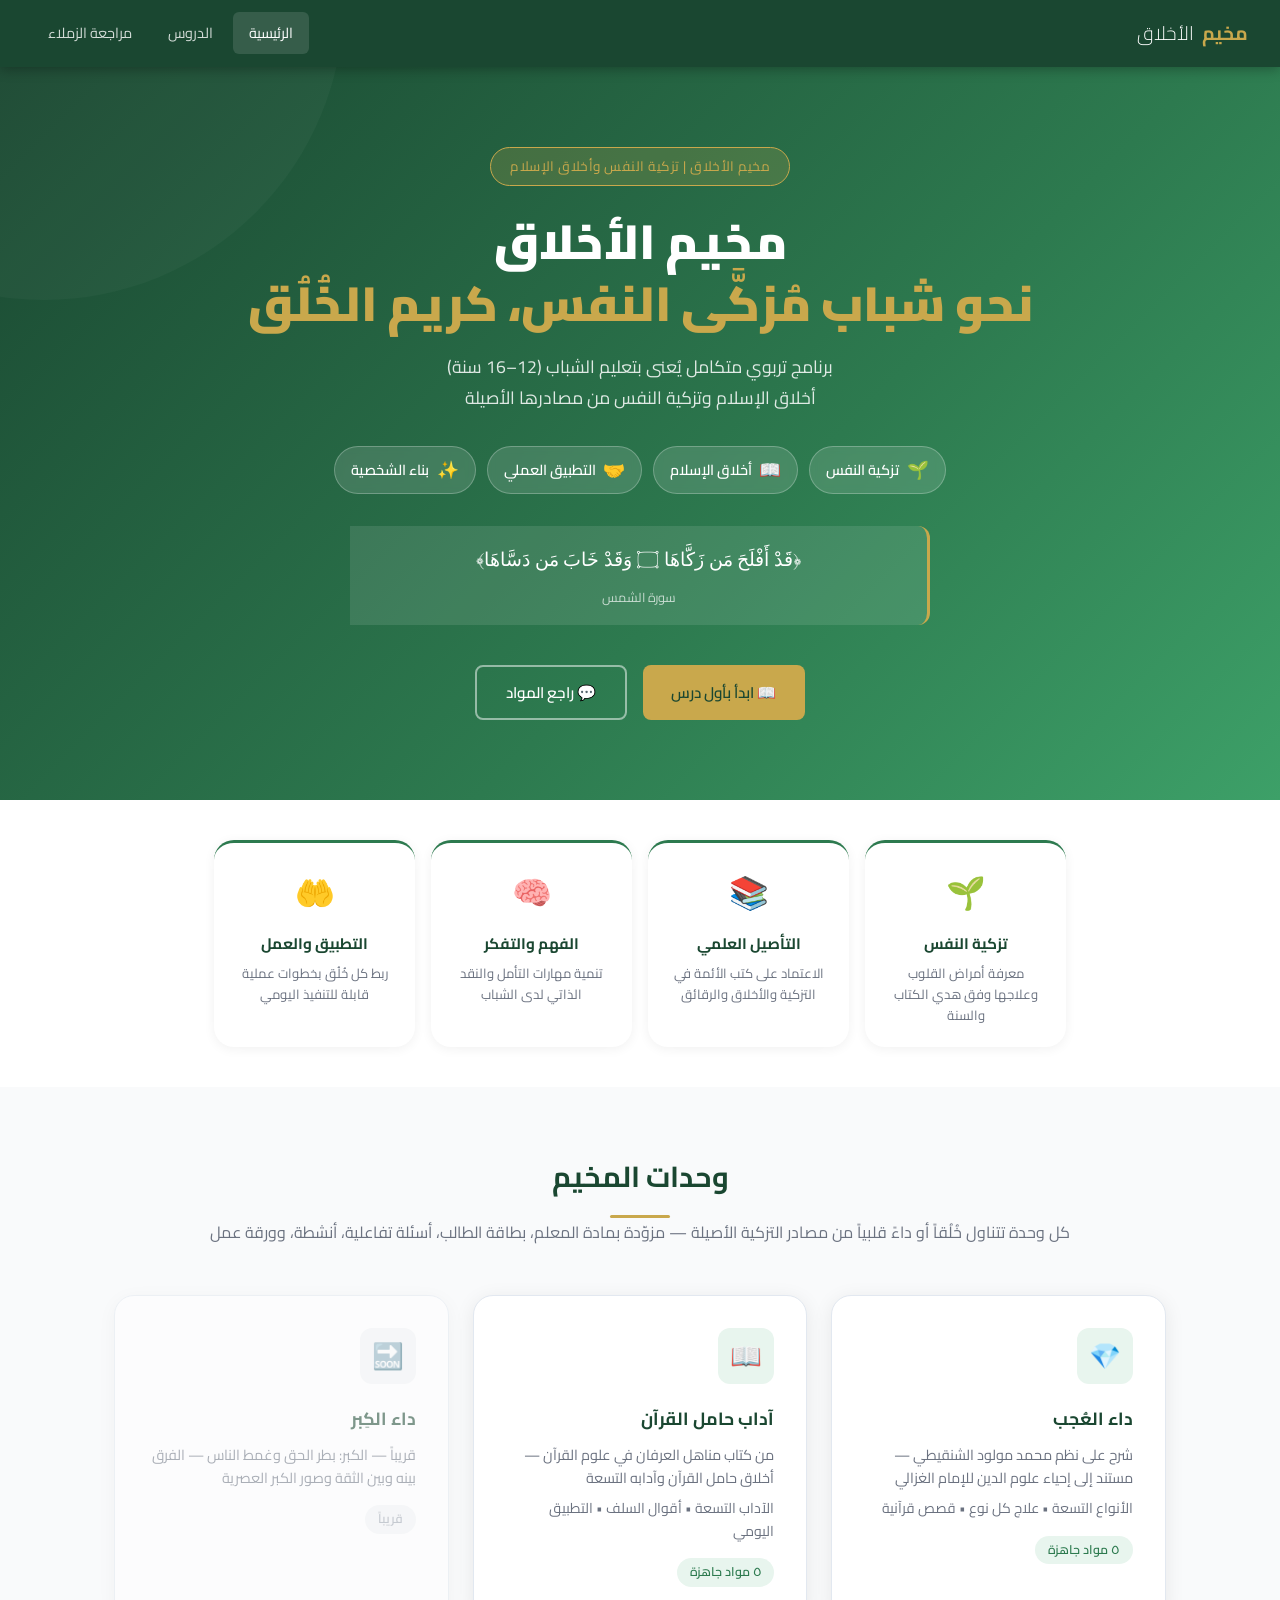
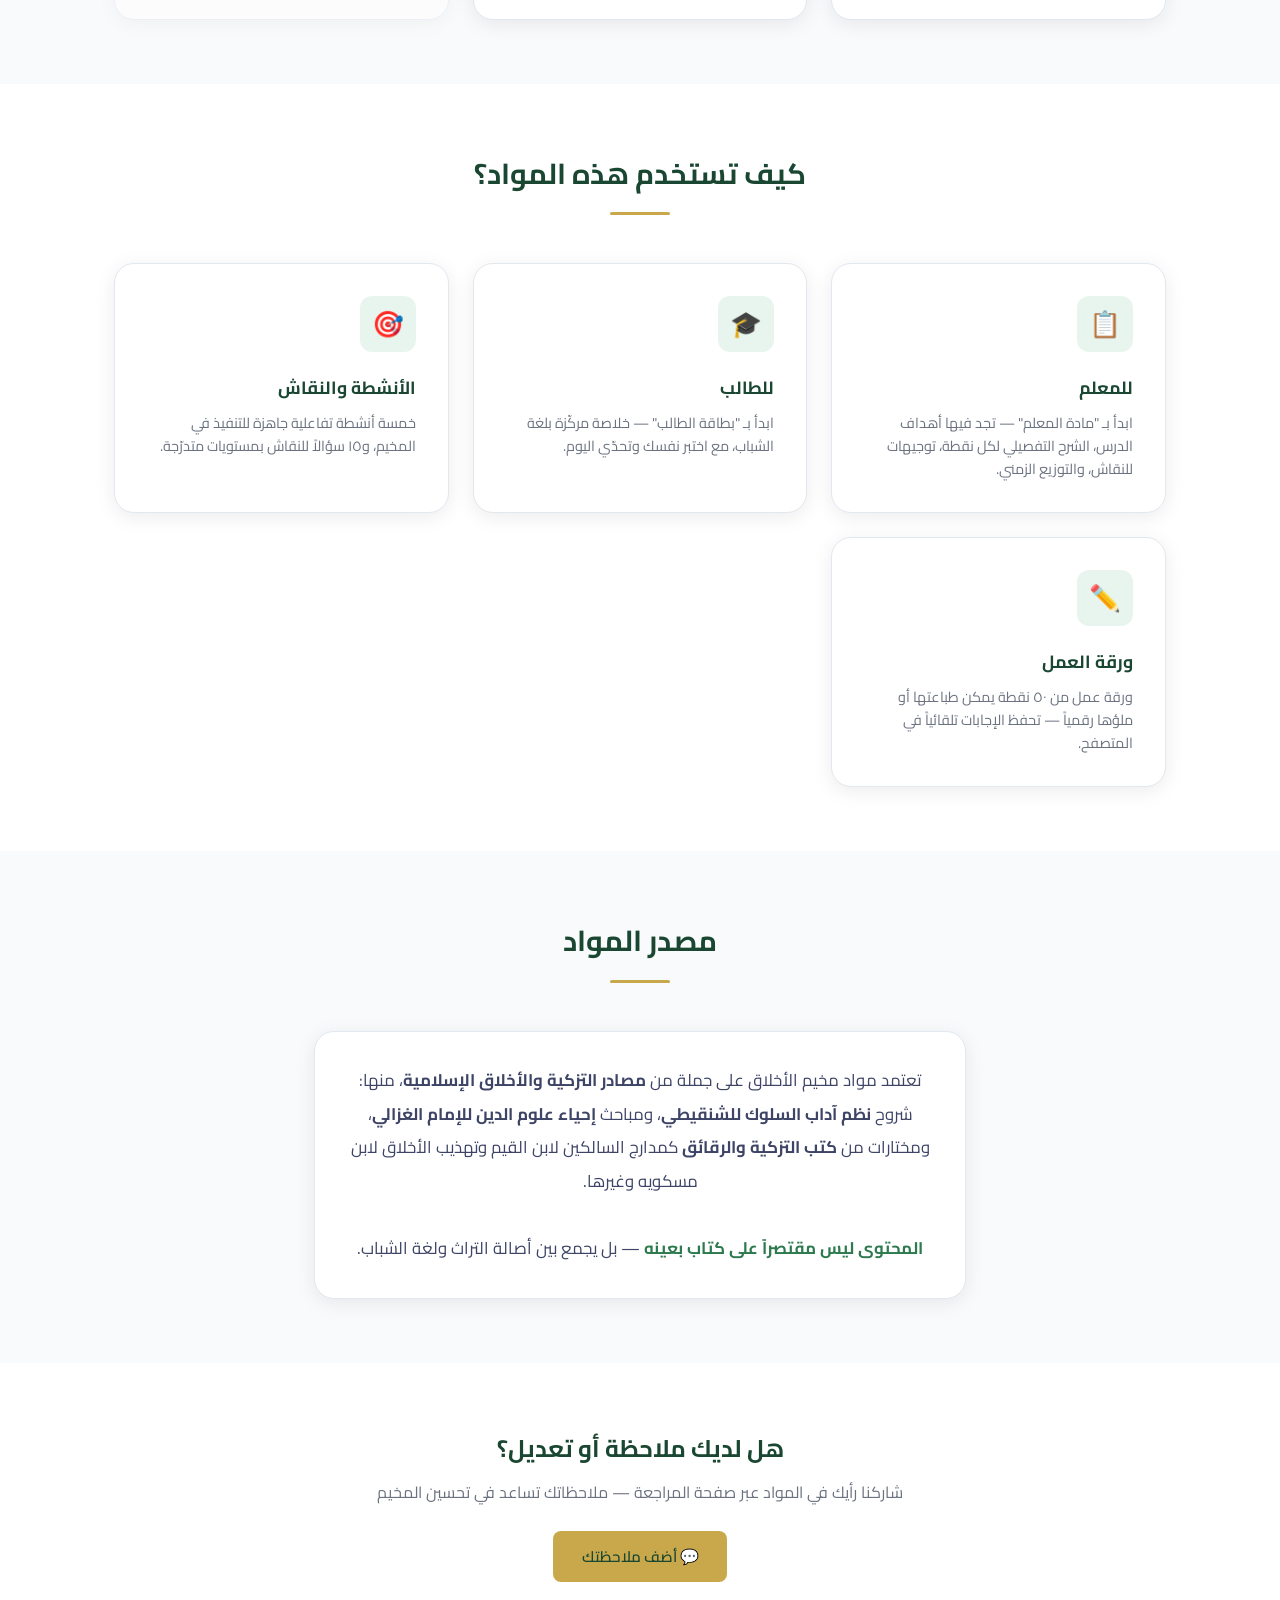
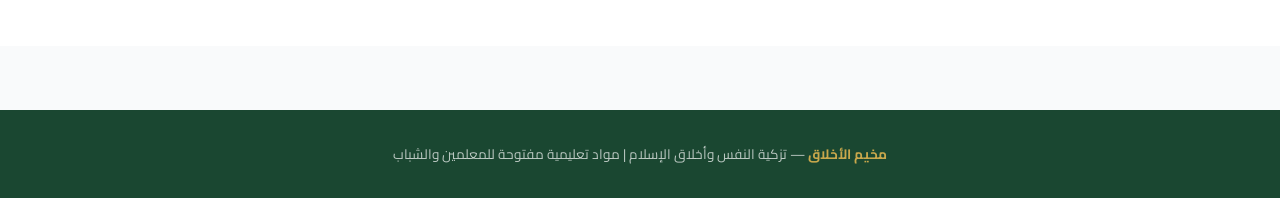
==== commit 90846948: "Add lesson: آداب حامل القرآن (5 panels + MCQ quizzes)" ====
--- a/index.html
+++ b/index.html
@@ -105,17 +105,20 @@
         <span class="card-badge">٥ مواد جاهزة</span>
       </a>
 
+      <a href="lessons/quran-adab/" class="card">
+        <div class="card-icon">📖</div>
+        <h3>آداب حامل القرآن</h3>
+        <p>من كتاب مناهل العرفان في علوم القرآن — أخلاق حامل القرآن وآدابه التسعة</p>
+        <p style="font-size:0.88rem;color:var(--text-light);margin-top:.5rem">
+          الآداب التسعة • أقوال السلف • التطبيق اليومي
+        </p>
+        <span class="card-badge">٥ مواد جاهزة</span>
+      </a>
+
       <div class="card" style="opacity:0.55;cursor:default">
         <div class="card-icon" style="background:#f3f4f6">🔜</div>
         <h3>داء الكِبر</h3>
         <p>قريباً — الكبر: بطر الحق وغمط الناس — الفرق بينه وبين الثقة وصور الكبر العصرية</p>
-        <span class="card-badge" style="background:#f3f4f6;color:#9ca3af">قريباً</span>
-      </div>
-
-      <div class="card" style="opacity:0.55;cursor:default">
-        <div class="card-icon" style="background:#f3f4f6">🔜</div>
-        <h3>داء الحسد</h3>
-        <p>قريباً — الحسد من أمراض القلوب الكبرى في الإحياء — أسبابه وعلاجه</p>
         <span class="card-badge" style="background:#f3f4f6;color:#9ca3af">قريباً</span>
       </div>
     </div>
--- a/assets/css/style.css
+++ b/assets/css/style.css
@@ -609,6 +609,29 @@
 }
 
 /* ─── Activities ─── */
+.activity-block {
+  background: var(--white);
+  border-radius: var(--radius-lg);
+  padding: 1.8rem;
+  margin-bottom: 2rem;
+  box-shadow: var(--shadow);
+  border: 1px solid var(--border);
+}
+.activity-block .activity-header {
+  display: flex; align-items: center; gap: 1rem;
+  margin-bottom: 1rem; flex-wrap: wrap;
+}
+.act-num {
+  width: 40px; height: 40px;
+  background: var(--green-dark); color: #fff;
+  border-radius: 10px; display: flex;
+  align-items: center; justify-content: center;
+  font-weight: 700; font-size: 1.05rem; flex-shrink: 0;
+}
+.activity-block .activity-header h3 { font-size: 1.05rem; font-weight: 700; color: var(--green-dark); margin: 0; }
+.act-meta { font-size: .8rem; color: var(--text-light); margin-right: auto; }
+.activity-block .activity-body { color: var(--text-mid); font-size: .92rem; }
+
 .activity-card {
   background: var(--white);
   border-radius: var(--radius-lg);
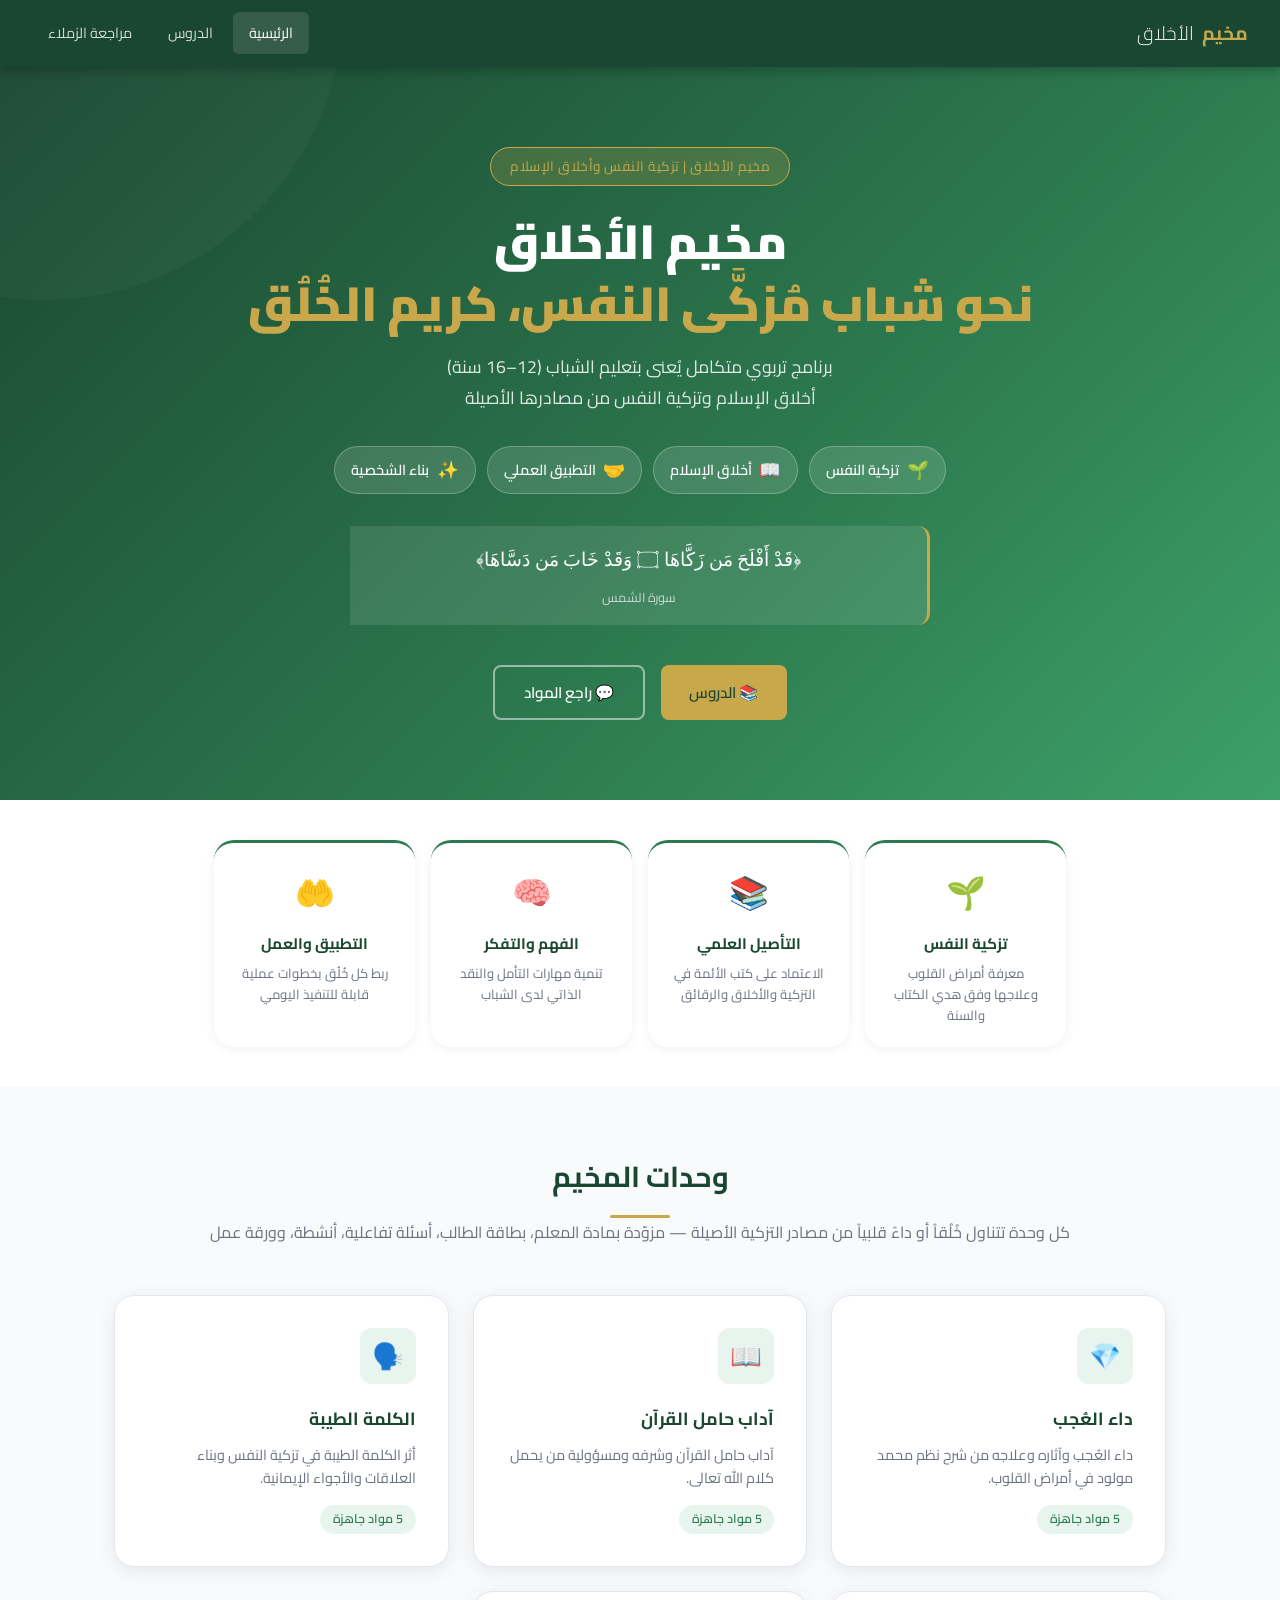
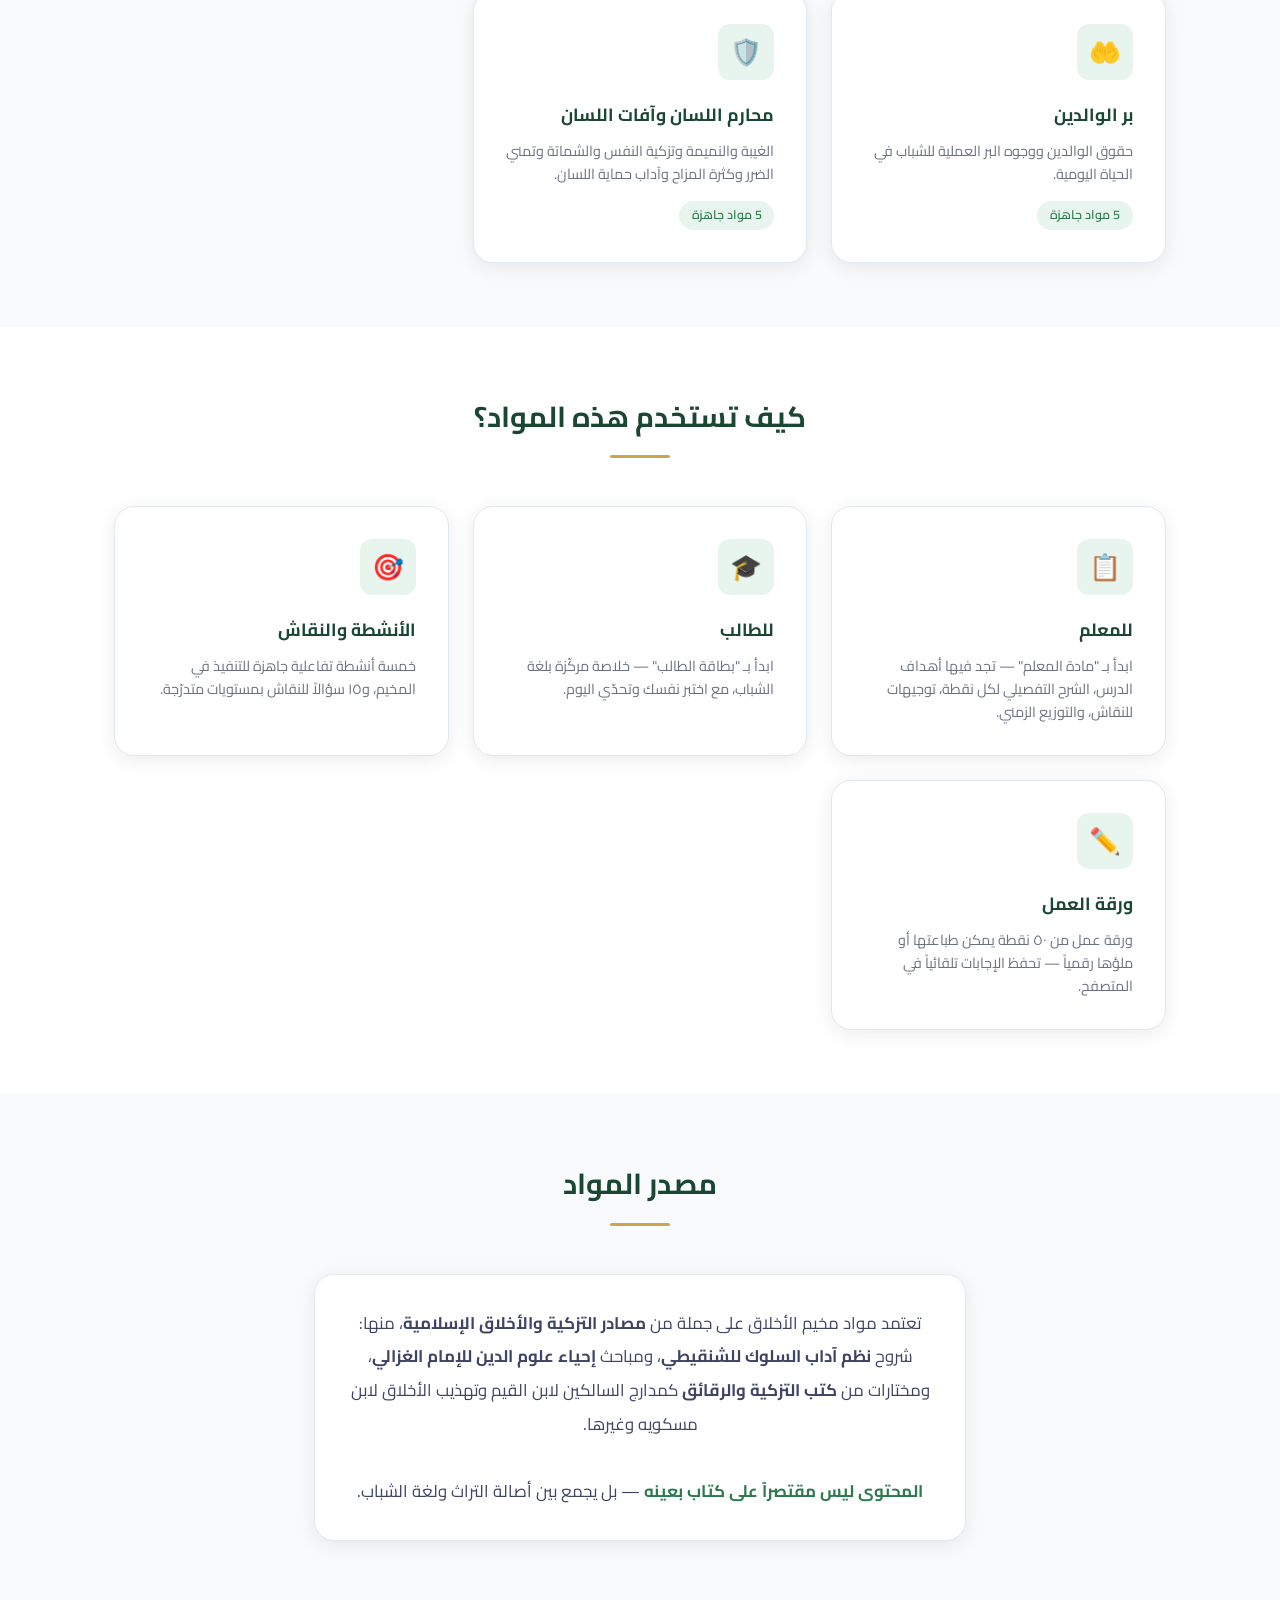
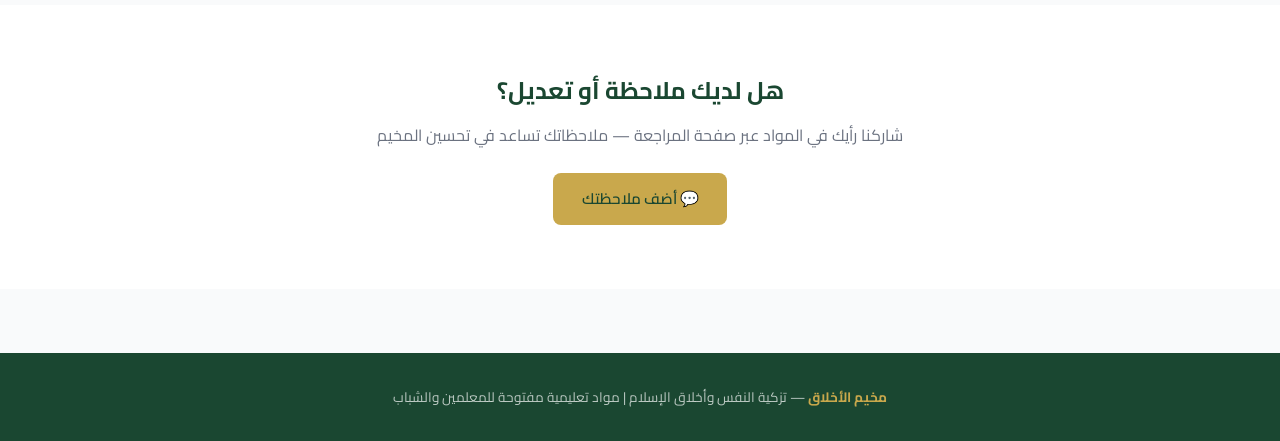
==== commit 6506b777: "adding missing parts" ====
--- a/index.html
+++ b/index.html
@@ -52,7 +52,7 @@
     <span class="verse-ref">سورة الشمس</span>
   </div>
   <div class="hero-actions">
-    <a href="lessons/ojb/" class="btn btn-primary">📖 ابدأ بأول درس</a>
+    <a href="#lessons-section" class="btn btn-primary" id="hero-lessons-link">📚 الدروس</a>
     <a href="review/" class="btn btn-outline">💬 راجع المواد</a>
   </div>
 </section>
@@ -86,7 +86,7 @@
 </section>
 
 <!-- ─── Lessons section ─── -->
-<section class="section">
+<section class="section" id="lessons-section">
   <div class="container">
     <div class="section-header">
       <h2>وحدات المخيم</h2>
@@ -94,32 +94,11 @@
       <p>كل وحدة تتناول خُلُقاً أو داءً قلبياً من مصادر التزكية الأصيلة — مزوّدة بمادة المعلم، بطاقة الطالب، أسئلة تفاعلية، أنشطة، وورقة عمل</p>
     </div>
 
-    <div class="cards-grid">
-      <a href="lessons/ojb/" class="card">
-        <div class="card-icon">💎</div>
-        <h3>داء العُجب</h3>
-        <p>شرح على نظم محمد مولود الشنقيطي — مستند إلى إحياء علوم الدين للإمام الغزالي</p>
-        <p style="font-size:0.88rem;color:var(--text-light);margin-top:.5rem">
-          الأنواع التسعة • علاج كل نوع • قصص قرآنية
-        </p>
-        <span class="card-badge">٥ مواد جاهزة</span>
-      </a>
-
-      <a href="lessons/quran-adab/" class="card">
-        <div class="card-icon">📖</div>
-        <h3>آداب حامل القرآن</h3>
-        <p>من كتاب مناهل العرفان في علوم القرآن — أخلاق حامل القرآن وآدابه التسعة</p>
-        <p style="font-size:0.88rem;color:var(--text-light);margin-top:.5rem">
-          الآداب التسعة • أقوال السلف • التطبيق اليومي
-        </p>
-        <span class="card-badge">٥ مواد جاهزة</span>
-      </a>
-
-      <div class="card" style="opacity:0.55;cursor:default">
-        <div class="card-icon" style="background:#f3f4f6">🔜</div>
-        <h3>داء الكِبر</h3>
-        <p>قريباً — الكبر: بطر الحق وغمط الناس — الفرق بينه وبين الثقة وصور الكبر العصرية</p>
-        <span class="card-badge" style="background:#f3f4f6;color:#9ca3af">قريباً</span>
+    <div class="cards-grid" id="lesson-cards">
+      <div class="card" style="text-decoration:none">
+        <div class="card-icon">⏳</div>
+        <h3>جارٍ تحميل الدروس</h3>
+        <p>يتم الآن عرض أحدث المواد المولدة من مشروع الدراسة.</p>
       </div>
     </div>
   </div>
--- a/assets/css/style.css
+++ b/assets/css/style.css
@@ -373,6 +373,36 @@
 
 .content-body strong { color: var(--text-dark); font-weight: 700; }
 
+.content-body hr {
+  border: none;
+  border-top: 1px solid var(--border);
+  margin: 2rem 0;
+}
+
+.content-body blockquote,
+.markdown-blockquote {
+  background: linear-gradient(135deg, var(--green-light), #fff);
+  border-right: 4px solid var(--green-mid);
+  border-radius: 0 var(--radius) var(--radius) 0;
+  padding: 1rem 1.25rem;
+  margin: 1.2rem 0;
+  color: var(--green-dark);
+}
+
+.content-body blockquote p,
+.markdown-blockquote p {
+  margin-bottom: 0.5rem;
+  color: inherit;
+}
+
+.content-body table {
+  width: 100%;
+}
+
+.markdown-body.is-loading {
+  opacity: 0.7;
+}
+
 /* ─── Quran / Hadith Boxes ─── */
 .quran-box {
   background: linear-gradient(135deg, var(--green-light), #fff);
@@ -886,6 +916,58 @@
 
 /* ─── Interactive Quiz ─── */
 .quiz-form { padding-bottom: 1rem; }
+.quiz-host.is-loading,
+.markdown-body.is-loading {
+  min-height: 220px;
+}
+
+.quiz-intro-card {
+  background: linear-gradient(135deg, var(--green-light) 0%, #f7fbf8 100%);
+  border: 1px solid #d7e9de;
+  border-radius: var(--radius-lg);
+  padding: 1.4rem 1.5rem;
+  margin-bottom: 1.2rem;
+}
+
+.quiz-intro-kicker {
+  display: inline-block;
+  background: rgba(201, 168, 76, 0.18);
+  color: #7c5c00;
+  border: 1px solid rgba(201, 168, 76, 0.55);
+  padding: 0.2rem 0.7rem;
+  border-radius: 999px;
+  font-size: 0.78rem;
+  font-weight: 700;
+  margin-bottom: 0.7rem;
+}
+
+.quiz-intro-card h3 {
+  color: var(--green-dark);
+  font-size: 1.2rem;
+  margin-bottom: 0.45rem;
+}
+
+.quiz-intro-card p {
+  color: var(--text-mid);
+  font-size: 0.95rem;
+  margin-bottom: 0.9rem;
+}
+
+.quiz-meta-row {
+  display: flex;
+  flex-wrap: wrap;
+  gap: 0.6rem;
+}
+
+.quiz-meta-pill {
+  background: #fff;
+  border: 1px solid #d6e3da;
+  color: var(--green-dark);
+  border-radius: 999px;
+  padding: 0.3rem 0.8rem;
+  font-size: 0.8rem;
+  font-weight: 700;
+}
 
 .quiz-q {
   background: var(--white);
@@ -983,6 +1065,13 @@
   font-size: .9rem; font-weight: 700; transition: all .2s;
 }
 .qr-retry:hover { background: var(--green-main); color: #fff; }
+
+.quiz-review-note {
+  margin-top: 1rem;
+  color: var(--text-mid);
+  font-size: 0.9rem;
+  line-height: 1.7;
+}
 
 /* ─── Back to Top ─── */
 .back-top {
@@ -1036,3 +1125,109 @@
   .panel { display: block !important; }
   body { font-size: 12pt; }
 }
+
+/* ─── Media Tab ─── */
+.media-intro {
+  background: linear-gradient(135deg, var(--green-light) 0%, #e8f5e9 100%);
+  border-radius: var(--radius-lg);
+  padding: 1.2rem 1.5rem;
+  margin-bottom: 1.8rem;
+  border-right: 5px solid var(--green);
+  color: var(--text);
+  font-size: 0.95rem;
+  line-height: 1.7;
+}
+.media-grid {
+  display: grid;
+  grid-template-columns: repeat(auto-fill, minmax(280px, 1fr));
+  gap: 1.4rem;
+  margin: 1rem 0 2rem;
+}
+.media-card {
+  background: #fff;
+  border-radius: var(--radius-lg);
+  overflow: hidden;
+  box-shadow: var(--shadow);
+  border: 1px solid var(--border);
+  display: flex;
+  flex-direction: column;
+  transition: transform 0.2s, box-shadow 0.2s;
+}
+.media-card:hover {
+  transform: translateY(-3px);
+  box-shadow: 0 8px 24px rgba(0,0,0,0.12);
+}
+.media-card-thumb {
+  background: linear-gradient(135deg, var(--green) 0%, var(--green-dark) 100%);
+  height: 110px;
+  display: flex;
+  align-items: center;
+  justify-content: center;
+  font-size: 3rem;
+}
+.media-card-body {
+  padding: 1rem 1.1rem;
+  flex: 1;
+  display: flex;
+  flex-direction: column;
+}
+.media-card-title {
+  font-weight: 700;
+  color: var(--green-dark);
+  font-size: 1rem;
+  margin-bottom: 0.4rem;
+}
+.media-card-desc {
+  font-size: 0.83rem;
+  color: var(--text-light);
+  line-height: 1.6;
+  flex: 1;
+  margin-bottom: 0.8rem;
+}
+.media-card-tags {
+  display: flex;
+  flex-wrap: wrap;
+  gap: 0.3rem;
+  margin-bottom: 0.9rem;
+}
+.media-tag {
+  font-size: 0.72rem;
+  background: var(--green-light);
+  color: var(--green-dark);
+  padding: 0.2rem 0.55rem;
+  border-radius: 20px;
+  display: inline-block;
+  font-weight: 600;
+}
+.media-btn {
+  display: inline-flex;
+  align-items: center;
+  gap: 0.4rem;
+  background: #ff0000;
+  color: #fff;
+  border-radius: var(--radius);
+  padding: 0.5rem 1rem;
+  font-size: 0.82rem;
+  font-weight: 700;
+  text-decoration: none;
+  transition: background 0.2s, transform 0.15s;
+  align-self: flex-start;
+}
+.media-btn:hover {
+  background: #cc0000;
+  transform: translateY(-1px);
+}
+.media-section-title {
+  font-size: 1.05rem;
+  font-weight: 700;
+  color: var(--green-dark);
+  margin: 1.8rem 0 0.8rem;
+  padding-bottom: 0.4rem;
+  border-bottom: 2px solid var(--green-light);
+  display: flex;
+  align-items: center;
+  gap: 0.5rem;
+}
+@media (max-width: 768px) {
+  .media-grid { grid-template-columns: 1fr; }
+}
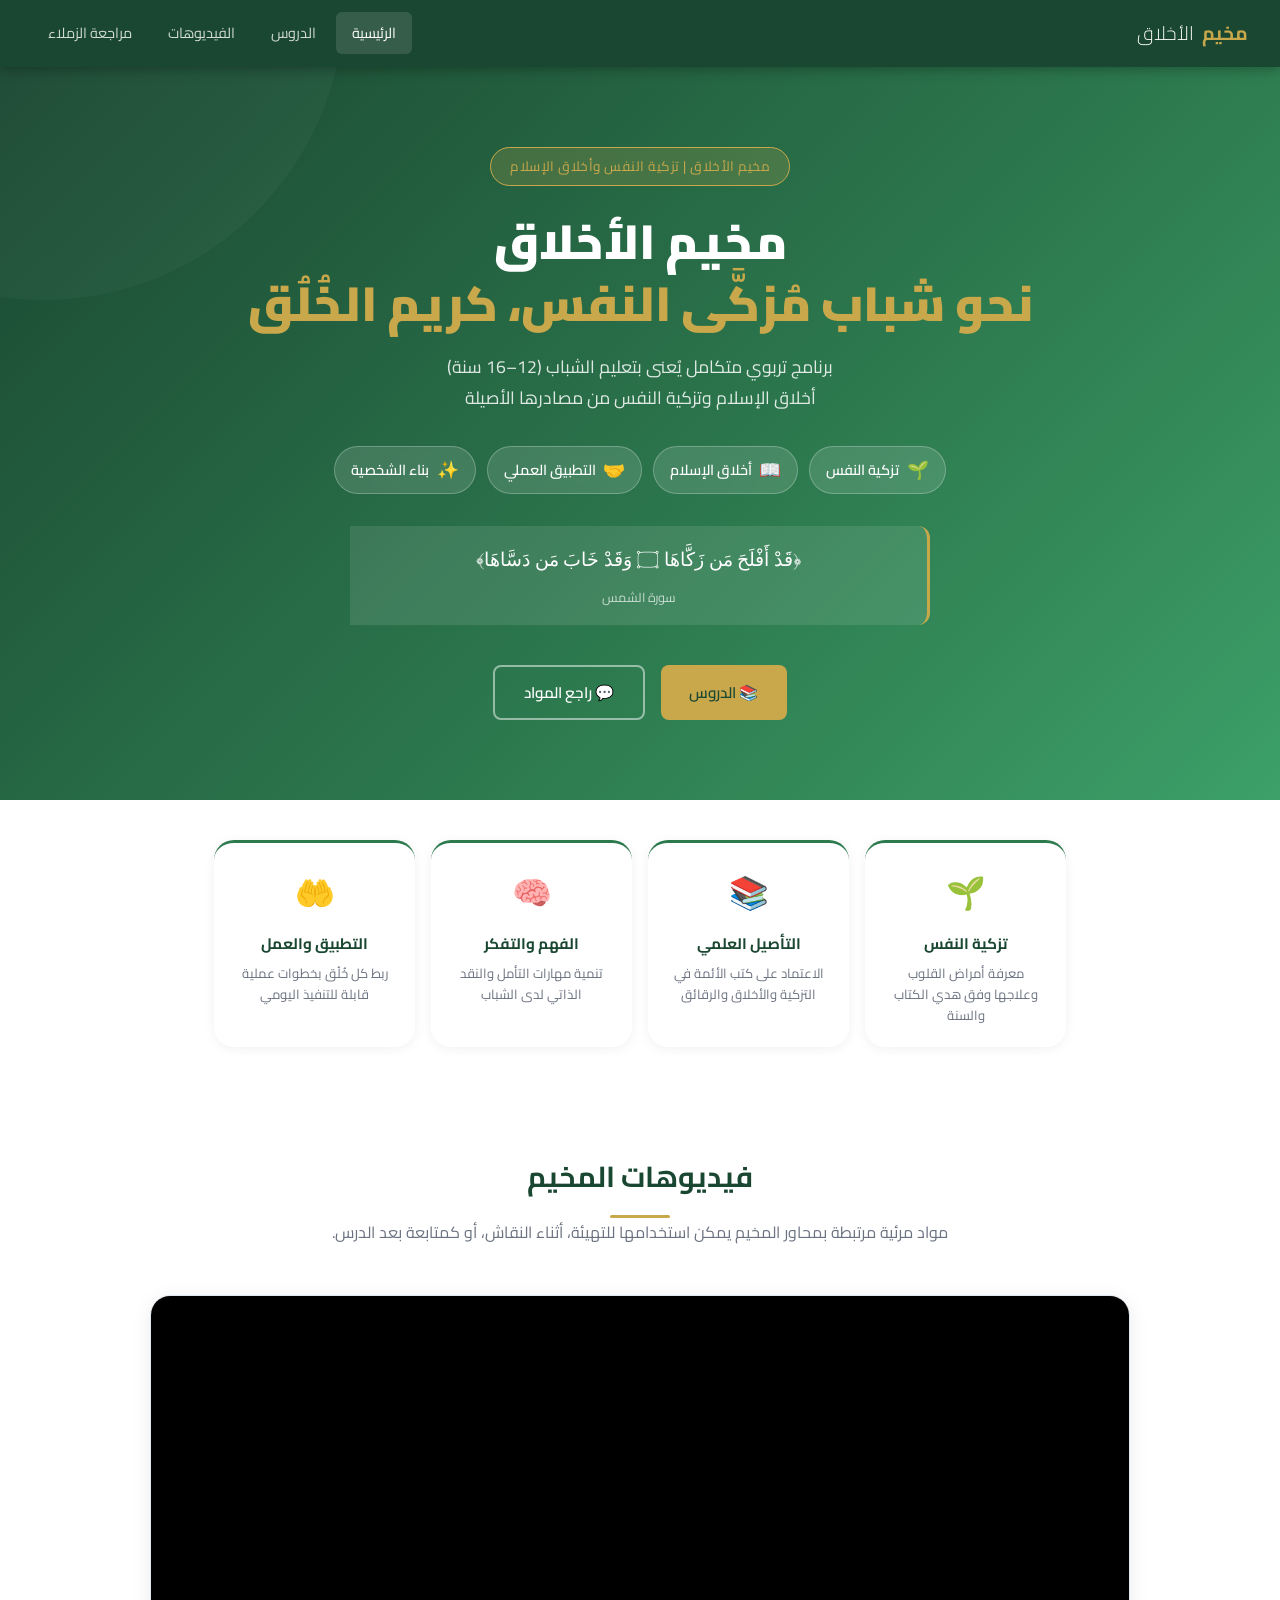
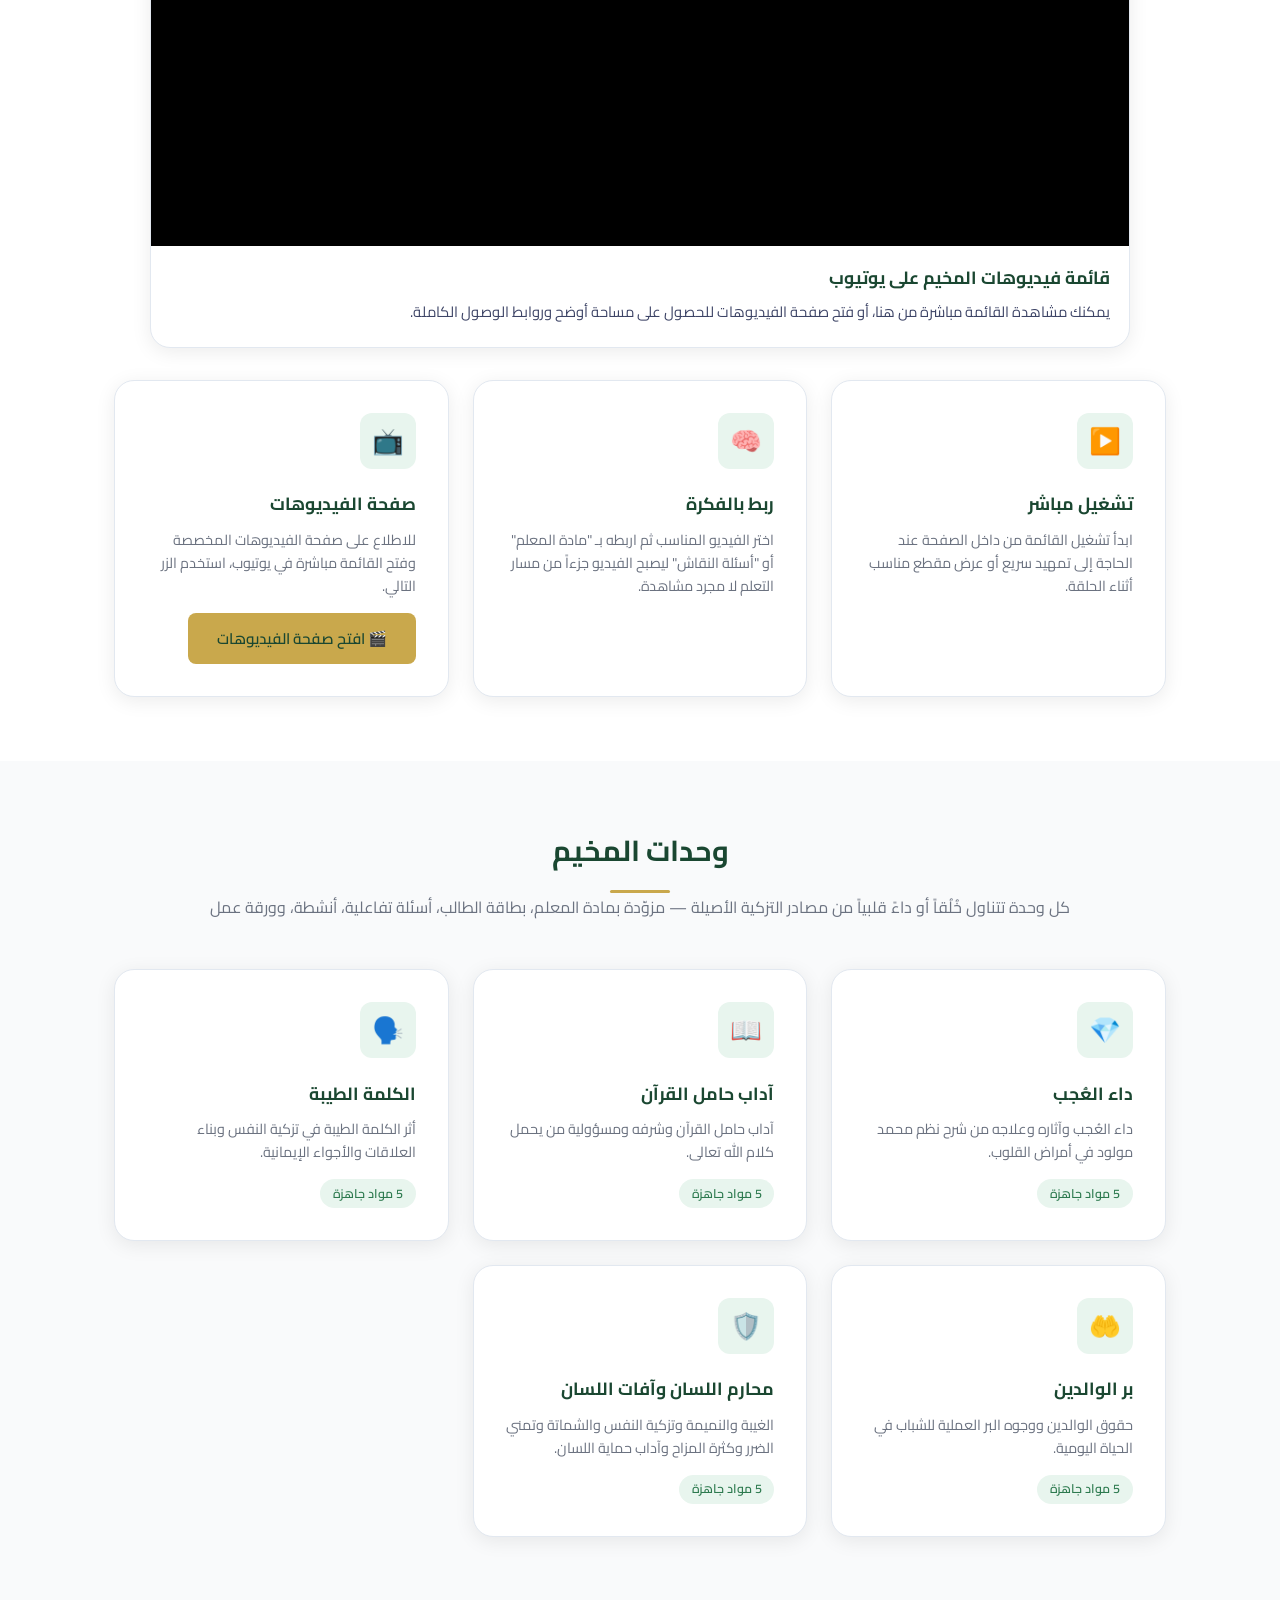
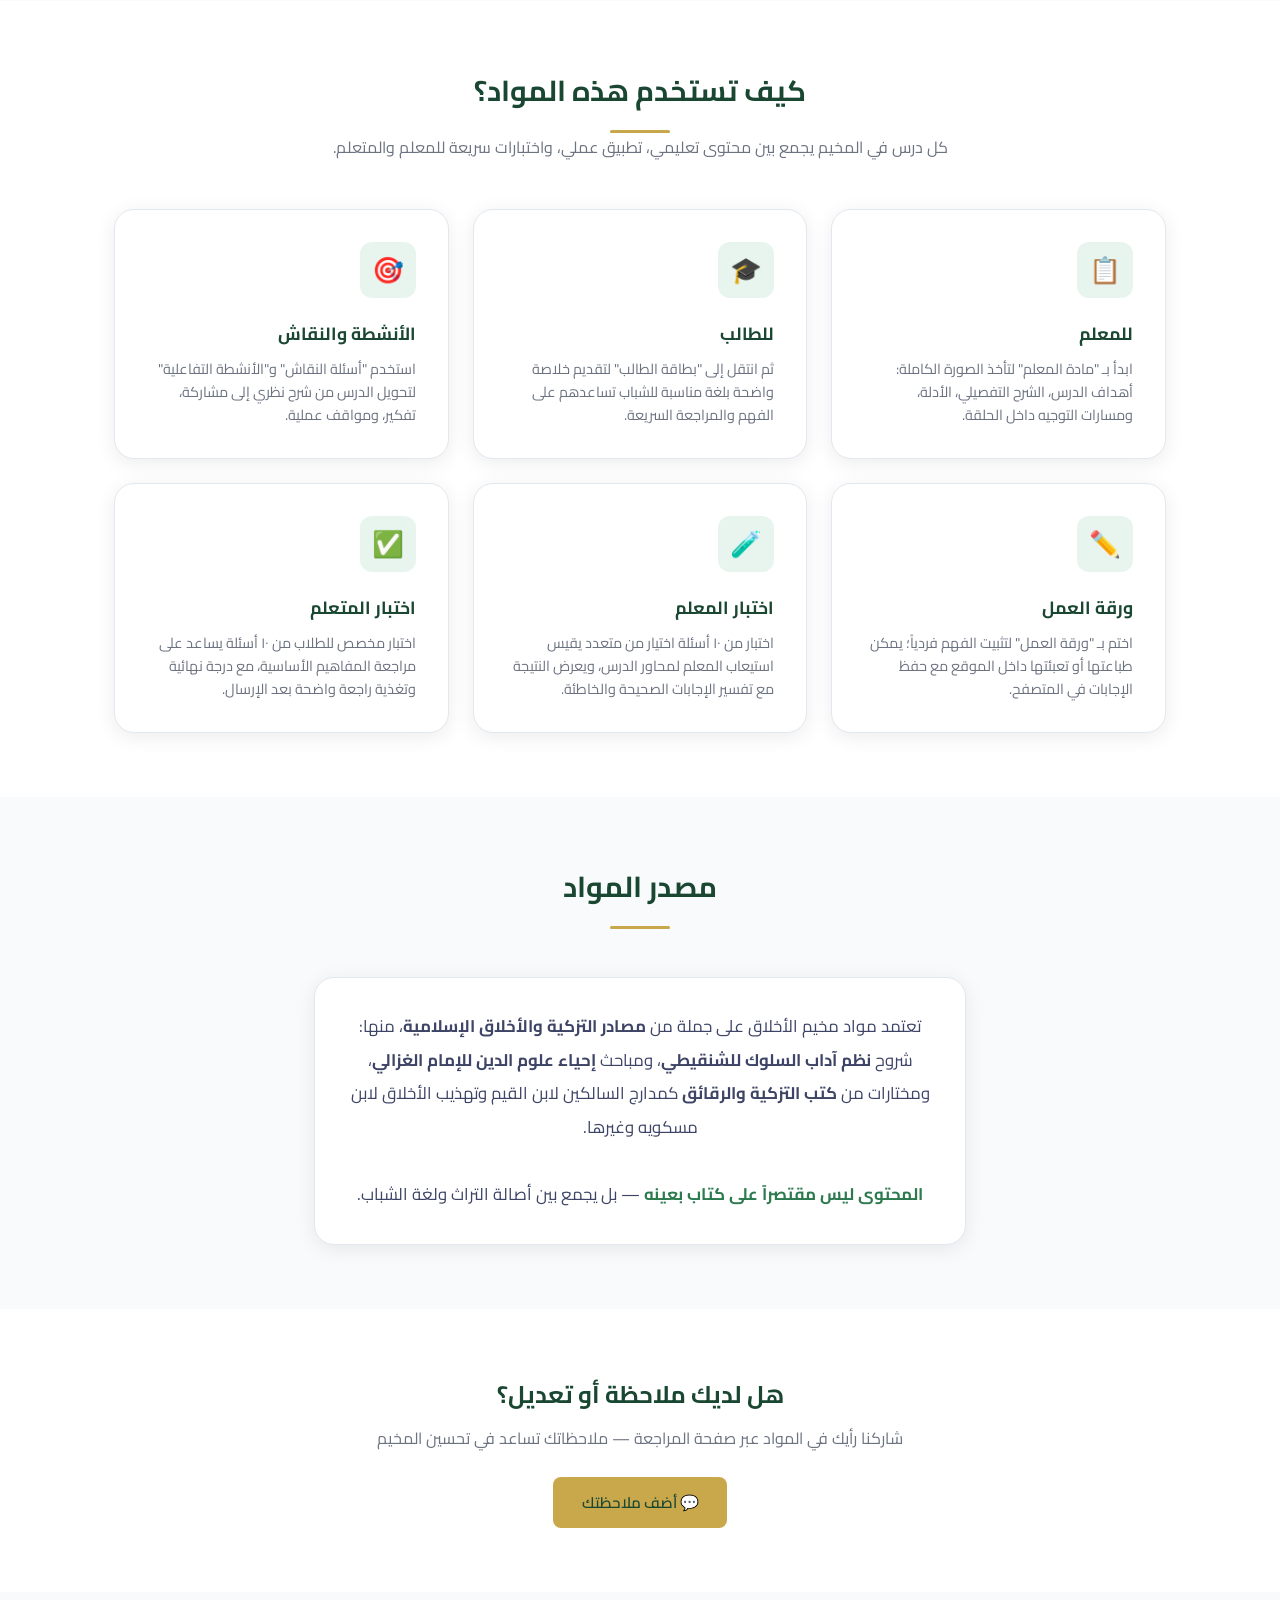
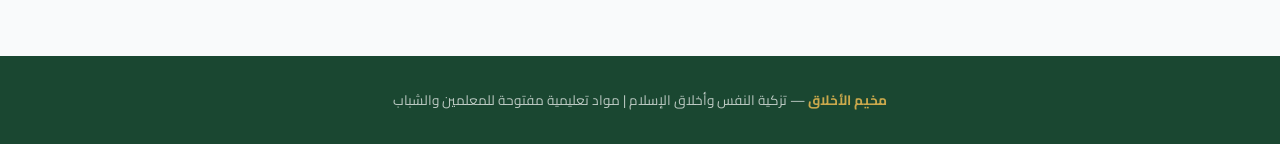
==== commit 4fc86864: "adding videos" ====
--- a/index.html
+++ b/index.html
@@ -18,6 +18,7 @@
   <ul class="nav-links" id="nav-links">
     <li><a href="index.html" class="active">الرئيسية</a></li>
     <li><a href="lessons/ojb/">الدروس</a></li>
+    <li><a href="videos/">الفيديوهات</a></li>
     <li><a href="review/">مراجعة الزملاء</a></li>
   </ul>
 </nav>
@@ -85,6 +86,53 @@
   </div>
 </section>
 
+<!-- ─── Videos ─── -->
+<section class="section section-alt" id="videos-section">
+  <div class="container">
+    <div class="section-header">
+      <h2>فيديوهات المخيم</h2>
+      <div class="section-divider"></div>
+      <p>مواد مرئية مرتبطة بمحاور المخيم يمكن استخدامها للتهيئة، أثناء النقاش، أو كمتابعة بعد الدرس.</p>
+    </div>
+
+    <div class="video-shell" style="max-width:980px;margin:0 auto 2rem">
+      <iframe
+        class="video-frame"
+        src="https://www.youtube.com/embed/videoseries?list=PL9ViWgoe8rhVTmtSkvw980GTYHTi_Nm1n"
+        title="قائمة فيديوهات مخيم الأخلاق"
+        allow="accelerometer; autoplay; clipboard-write; encrypted-media; gyroscope; picture-in-picture; web-share"
+        referrerpolicy="strict-origin-when-cross-origin"
+        allowfullscreen>
+      </iframe>
+      <div class="video-shell-body">
+        <h3>قائمة فيديوهات المخيم على يوتيوب</h3>
+        <p>يمكنك مشاهدة القائمة مباشرة من هنا، أو فتح صفحة الفيديوهات للحصول على مساحة أوضح وروابط الوصول الكاملة.</p>
+      </div>
+    </div>
+
+    <div class="cards-grid">
+      <div class="card">
+        <div class="card-icon">▶️</div>
+        <h3>تشغيل مباشر</h3>
+        <p>ابدأ تشغيل القائمة من داخل الصفحة عند الحاجة إلى تمهيد سريع أو عرض مقطع مناسب أثناء الحلقة.</p>
+      </div>
+      <div class="card">
+        <div class="card-icon">🧠</div>
+        <h3>ربط بالفكرة</h3>
+        <p>اختر الفيديو المناسب ثم اربطه بـ "مادة المعلم" أو "أسئلة النقاش" ليصبح الفيديو جزءاً من مسار التعلم لا مجرد مشاهدة.</p>
+      </div>
+      <div class="card">
+        <div class="card-icon">📺</div>
+        <h3>صفحة الفيديوهات</h3>
+        <p>للاطلاع على صفحة الفيديوهات المخصصة وفتح القائمة مباشرة في يوتيوب، استخدم الزر التالي.</p>
+        <div style="margin-top:1rem">
+          <a href="videos/" class="btn btn-primary">🎬 افتح صفحة الفيديوهات</a>
+        </div>
+      </div>
+    </div>
+  </div>
+</section>
+
 <!-- ─── Lessons section ─── -->
 <section class="section" id="lessons-section">
   <div class="container">
@@ -110,27 +158,38 @@
     <div class="section-header">
       <h2>كيف تستخدم هذه المواد؟</h2>
       <div class="section-divider"></div>
+      <p>كل درس في المخيم يجمع بين محتوى تعليمي، تطبيق عملي، واختبارات سريعة للمعلم والمتعلم.</p>
     </div>
     <div class="cards-grid">
       <div class="card" style="text-decoration:none">
         <div class="card-icon">📋</div>
         <h3>للمعلم</h3>
-        <p>ابدأ بـ "مادة المعلم" — تجد فيها أهداف الدرس، الشرح التفصيلي لكل نقطة، توجيهات للنقاش، والتوزيع الزمني.</p>
+        <p>ابدأ بـ "مادة المعلم" لتأخذ الصورة الكاملة: أهداف الدرس، الشرح التفصيلي، الأدلة، ومسارات التوجيه داخل الحلقة.</p>
       </div>
       <div class="card">
         <div class="card-icon">🎓</div>
         <h3>للطالب</h3>
-        <p>ابدأ بـ "بطاقة الطالب" — خلاصة مركّزة بلغة الشباب، مع اختبر نفسك وتحدّي اليوم.</p>
+        <p>ثم انتقل إلى "بطاقة الطالب" لتقديم خلاصة واضحة بلغة مناسبة للشباب تساعدهم على الفهم والمراجعة السريعة.</p>
       </div>
       <div class="card">
         <div class="card-icon">🎯</div>
         <h3>الأنشطة والنقاش</h3>
-        <p>خمسة أنشطة تفاعلية جاهزة للتنفيذ في المخيم، و١٥ سؤالاً للنقاش بمستويات متدرّجة.</p>
+        <p>استخدم "أسئلة النقاش" و"الأنشطة التفاعلية" لتحويل الدرس من شرح نظري إلى مشاركة، تفكير، ومواقف عملية.</p>
       </div>
       <div class="card">
         <div class="card-icon">✏️</div>
         <h3>ورقة العمل</h3>
-        <p>ورقة عمل من ٥٠ نقطة يمكن طباعتها أو ملؤها رقمياً — تحفظ الإجابات تلقائياً في المتصفح.</p>
+        <p>اختم بـ "ورقة العمل" لتثبيت الفهم فردياً؛ يمكن طباعتها أو تعبئتها داخل الموقع مع حفظ الإجابات في المتصفح.</p>
+      </div>
+      <div class="card">
+        <div class="card-icon">🧪</div>
+        <h3>اختبار المعلم</h3>
+        <p>اختبار من ١٠ أسئلة اختيار من متعدد يقيس استيعاب المعلم لمحاور الدرس، ويعرض النتيجة مع تفسير الإجابات الصحيحة والخاطئة.</p>
+      </div>
+      <div class="card">
+        <div class="card-icon">✅</div>
+        <h3>اختبار المتعلم</h3>
+        <p>اختبار مخصص للطلاب من ١٠ أسئلة يساعد على مراجعة المفاهيم الأساسية، مع درجة نهائية وتغذية راجعة واضحة بعد الإرسال.</p>
       </div>
     </div>
   </div>
--- a/assets/css/style.css
+++ b/assets/css/style.css
@@ -1228,6 +1228,39 @@
   align-items: center;
   gap: 0.5rem;
 }
+
+.video-shell {
+  background: #fff;
+  border: 1px solid var(--border);
+  border-radius: var(--radius-lg);
+  box-shadow: var(--shadow);
+  overflow: hidden;
+  margin-bottom: 2rem;
+}
+
+.video-frame {
+  width: 100%;
+  aspect-ratio: 16 / 9;
+  border: 0;
+  display: block;
+  background: #000;
+}
+
+.video-shell-body {
+  padding: 1rem 1.2rem 1.3rem;
+}
+
+.video-shell-body h3 {
+  color: var(--green-dark);
+  font-size: 1.1rem;
+  margin-bottom: 0.35rem;
+}
+
+.video-shell-body p {
+  color: var(--text-mid);
+  font-size: 0.92rem;
+  line-height: 1.8;
+}
 @media (max-width: 768px) {
   .media-grid { grid-template-columns: 1fr; }
 }
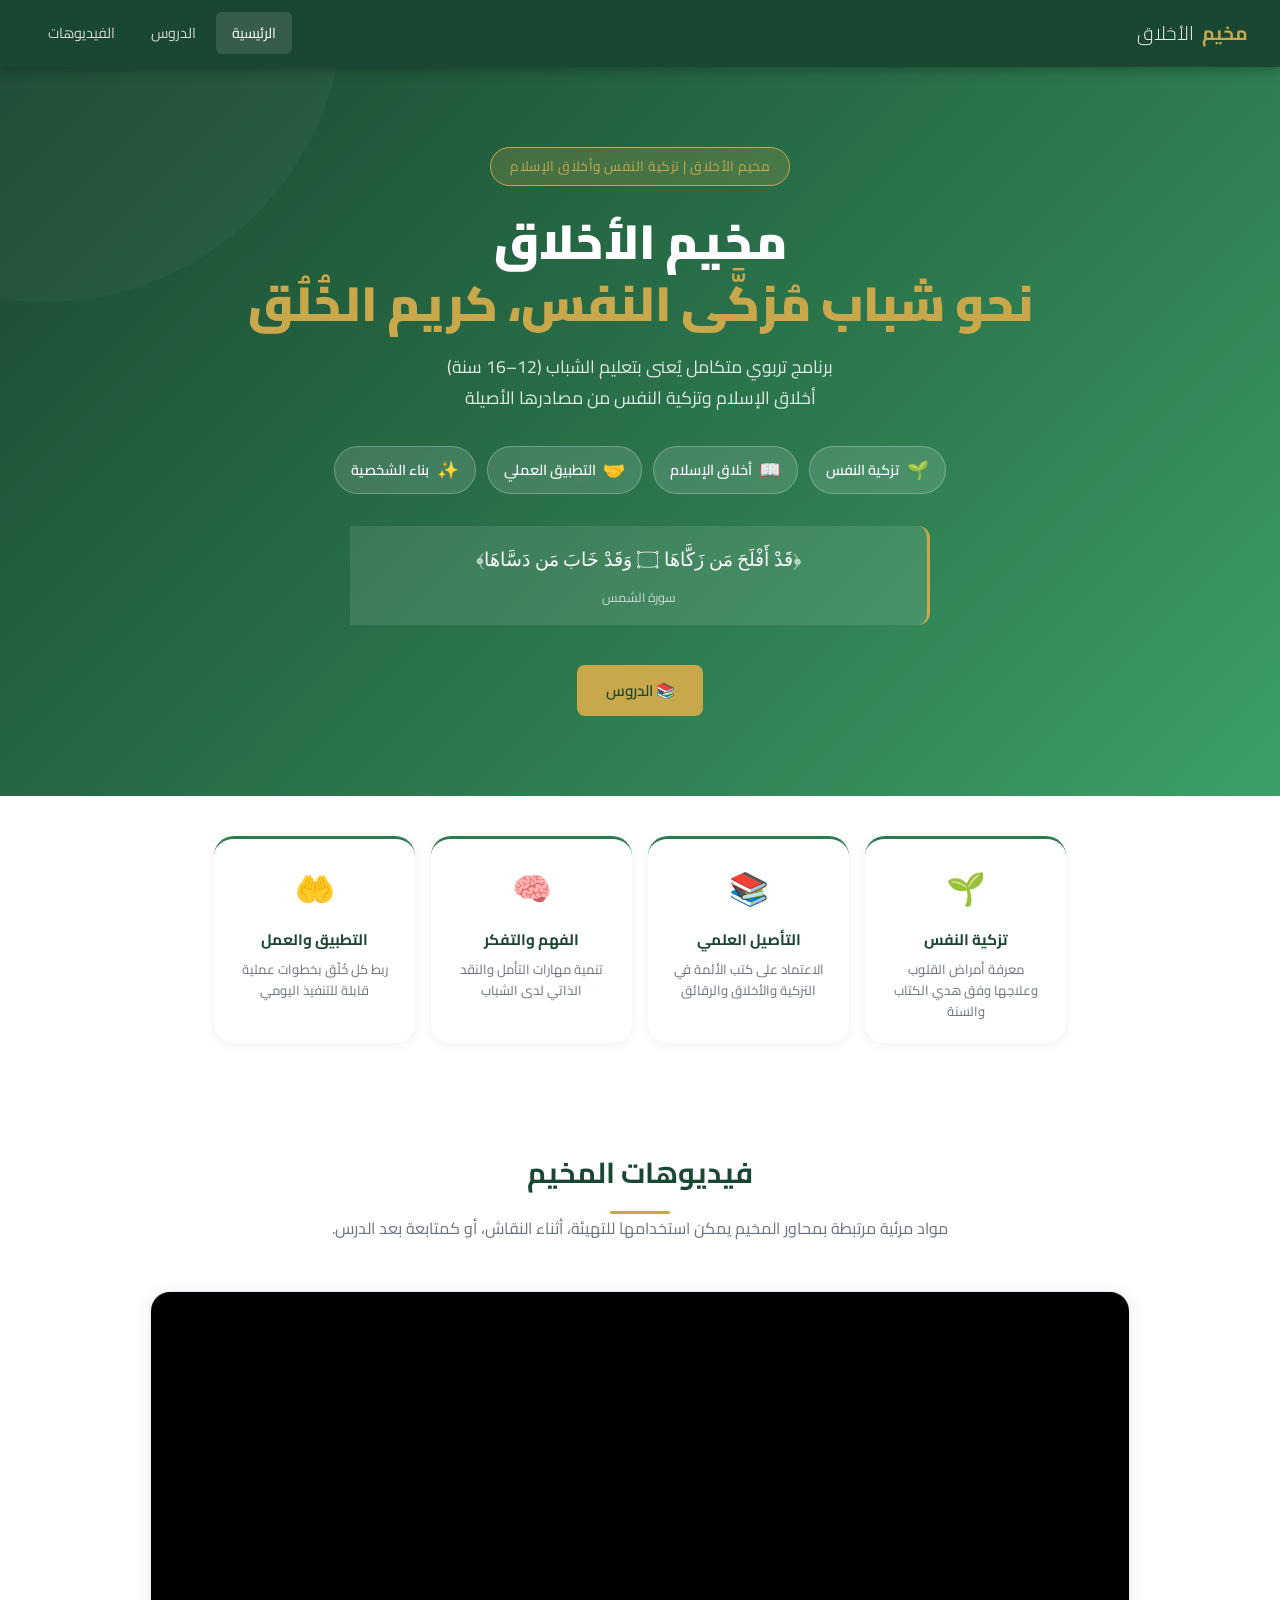
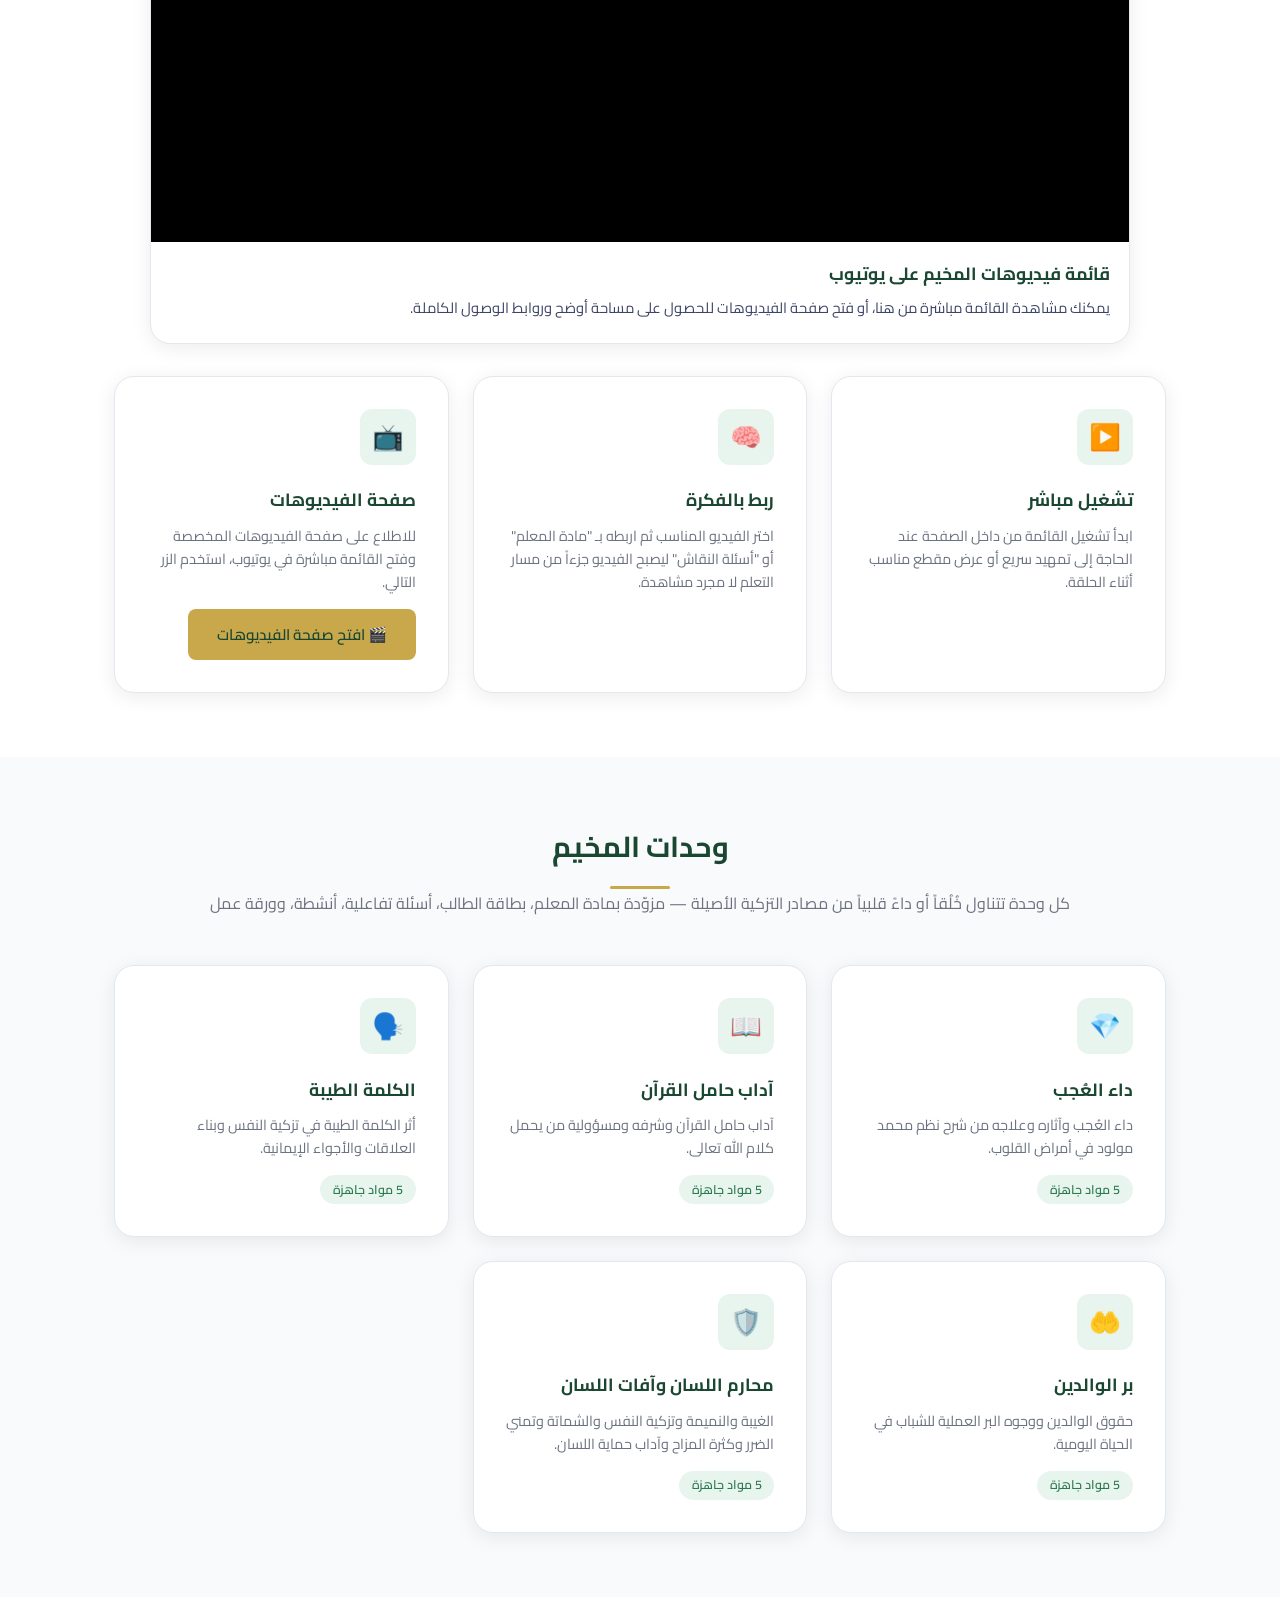
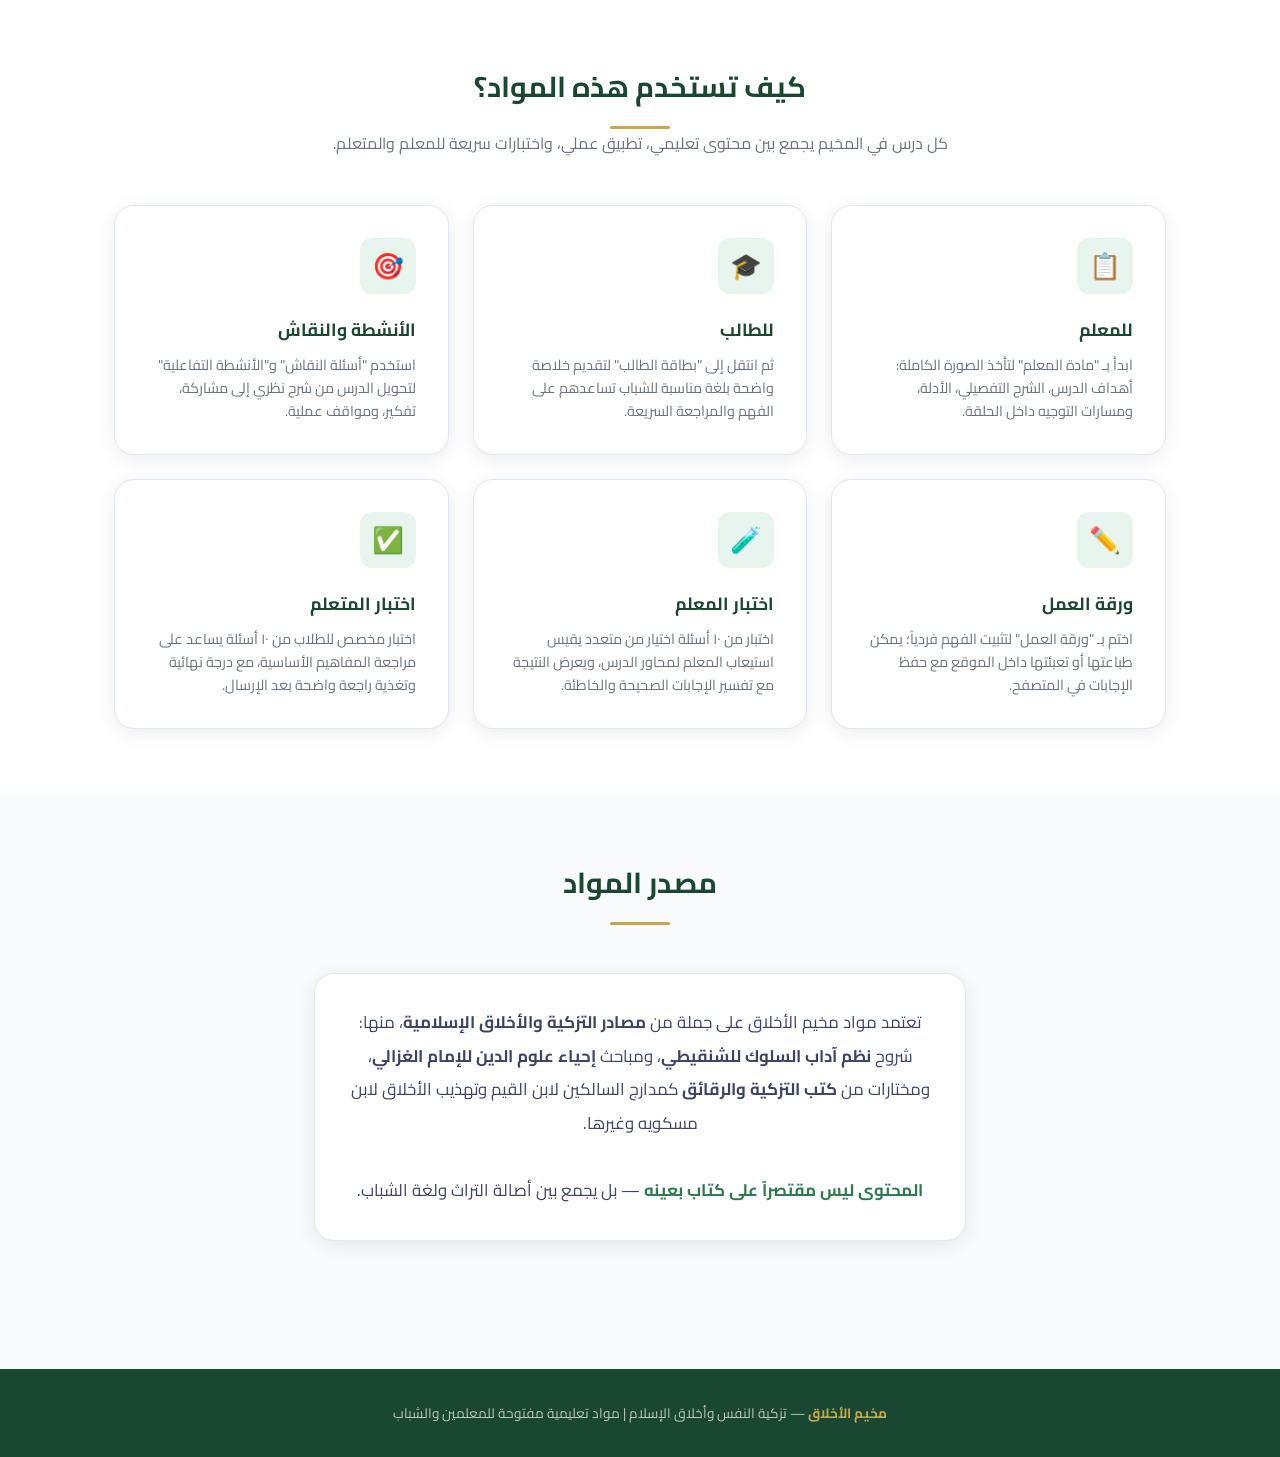
==== commit 703d6b35: "remove review Sections" ====
--- a/index.html
+++ b/index.html
@@ -19,7 +19,6 @@
     <li><a href="index.html" class="active">الرئيسية</a></li>
     <li><a href="lessons/ojb/">الدروس</a></li>
     <li><a href="videos/">الفيديوهات</a></li>
-    <li><a href="review/">مراجعة الزملاء</a></li>
   </ul>
 </nav>
 
@@ -54,7 +53,6 @@
   </div>
   <div class="hero-actions">
     <a href="#lessons-section" class="btn btn-primary" id="hero-lessons-link">📚 الدروس</a>
-    <a href="review/" class="btn btn-outline">💬 راجع المواد</a>
   </div>
 </section>
 
@@ -216,15 +214,6 @@
   </div>
 </section>
 
-<!-- ─── CTA ─── -->
-<section class="section section-alt">
-  <div class="container" style="text-align:center">
-    <h2 style="color:var(--green-dark);margin-bottom:.5rem">هل لديك ملاحظة أو تعديل؟</h2>
-    <p style="color:var(--text-light);margin-bottom:1.5rem">شاركنا رأيك في المواد عبر صفحة المراجعة — ملاحظاتك تساعد في تحسين المخيم</p>
-    <a href="review/" class="btn btn-primary">💬 أضف ملاحظتك</a>
-  </div>
-</section>
-
 <footer>
   <strong>مخيم الأخلاق</strong> — تزكية النفس وأخلاق الإسلام | مواد تعليمية مفتوحة للمعلمين والشباب
 </footer>
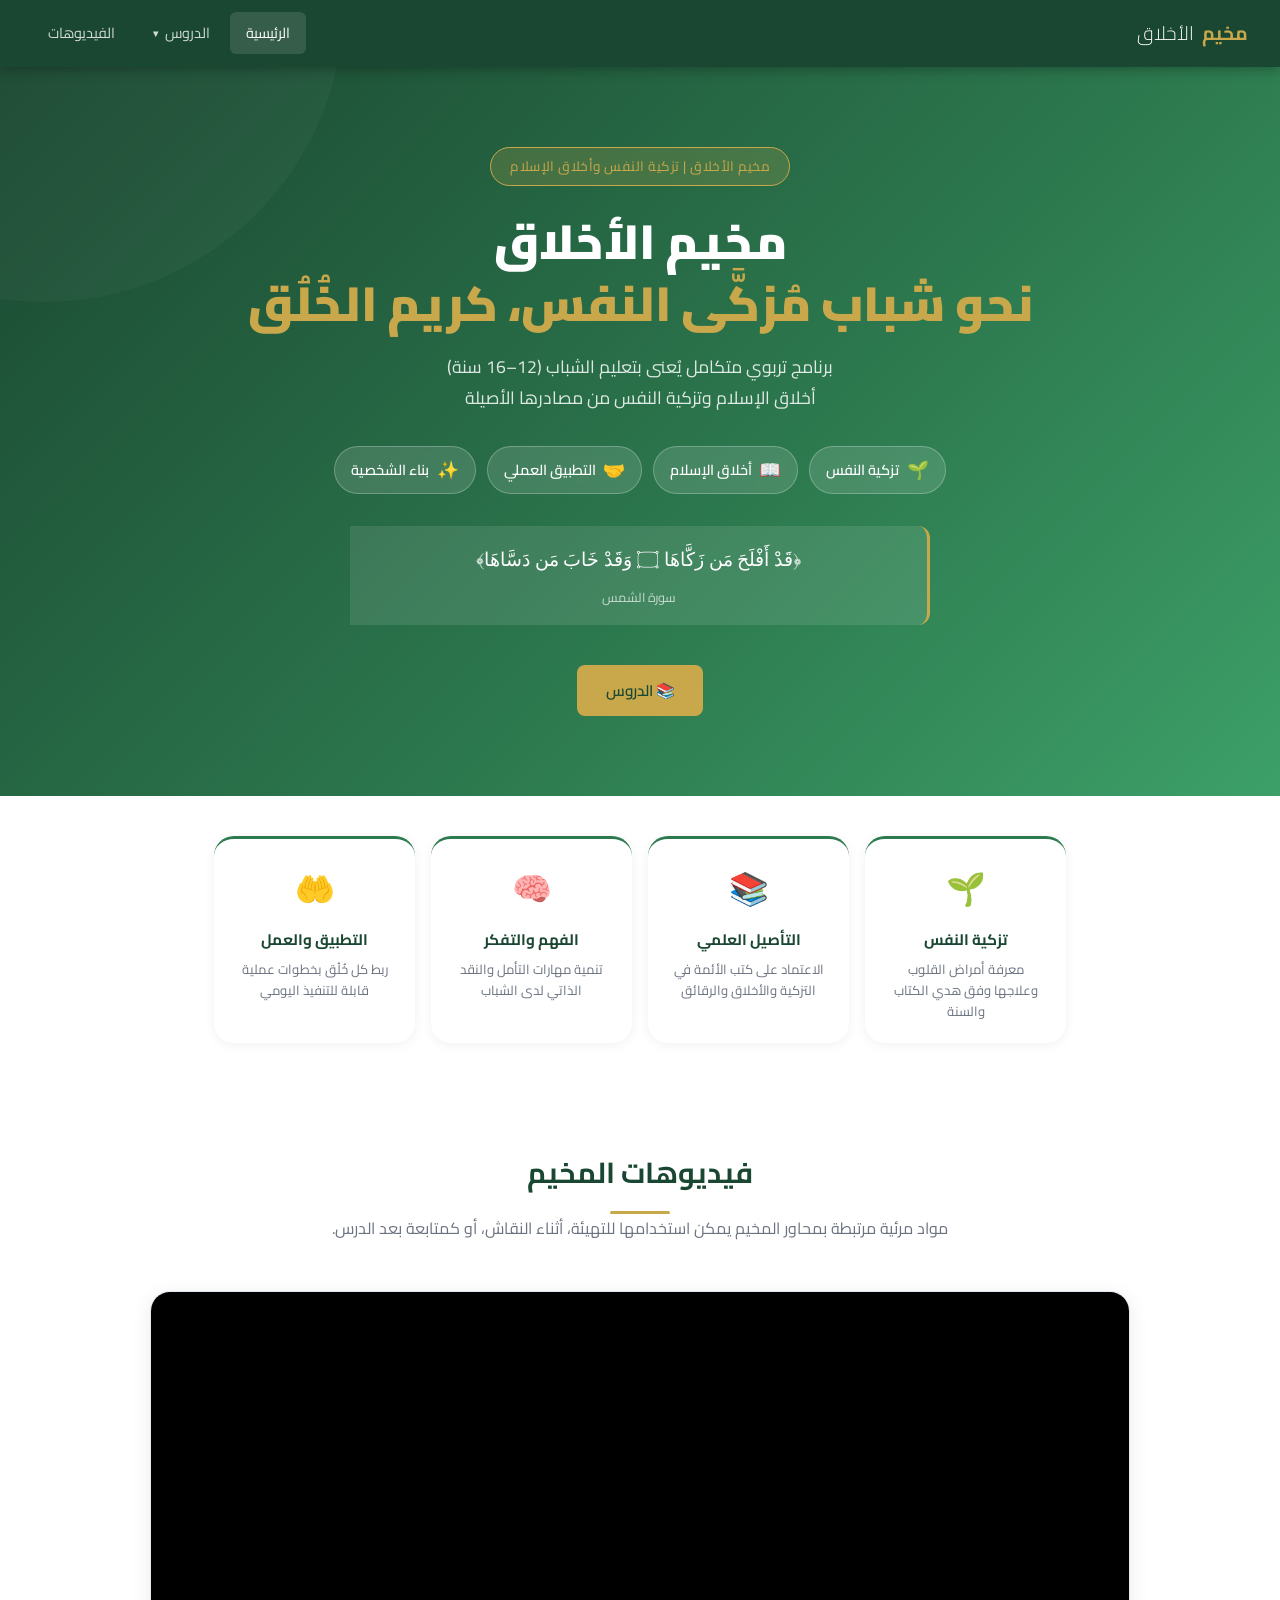
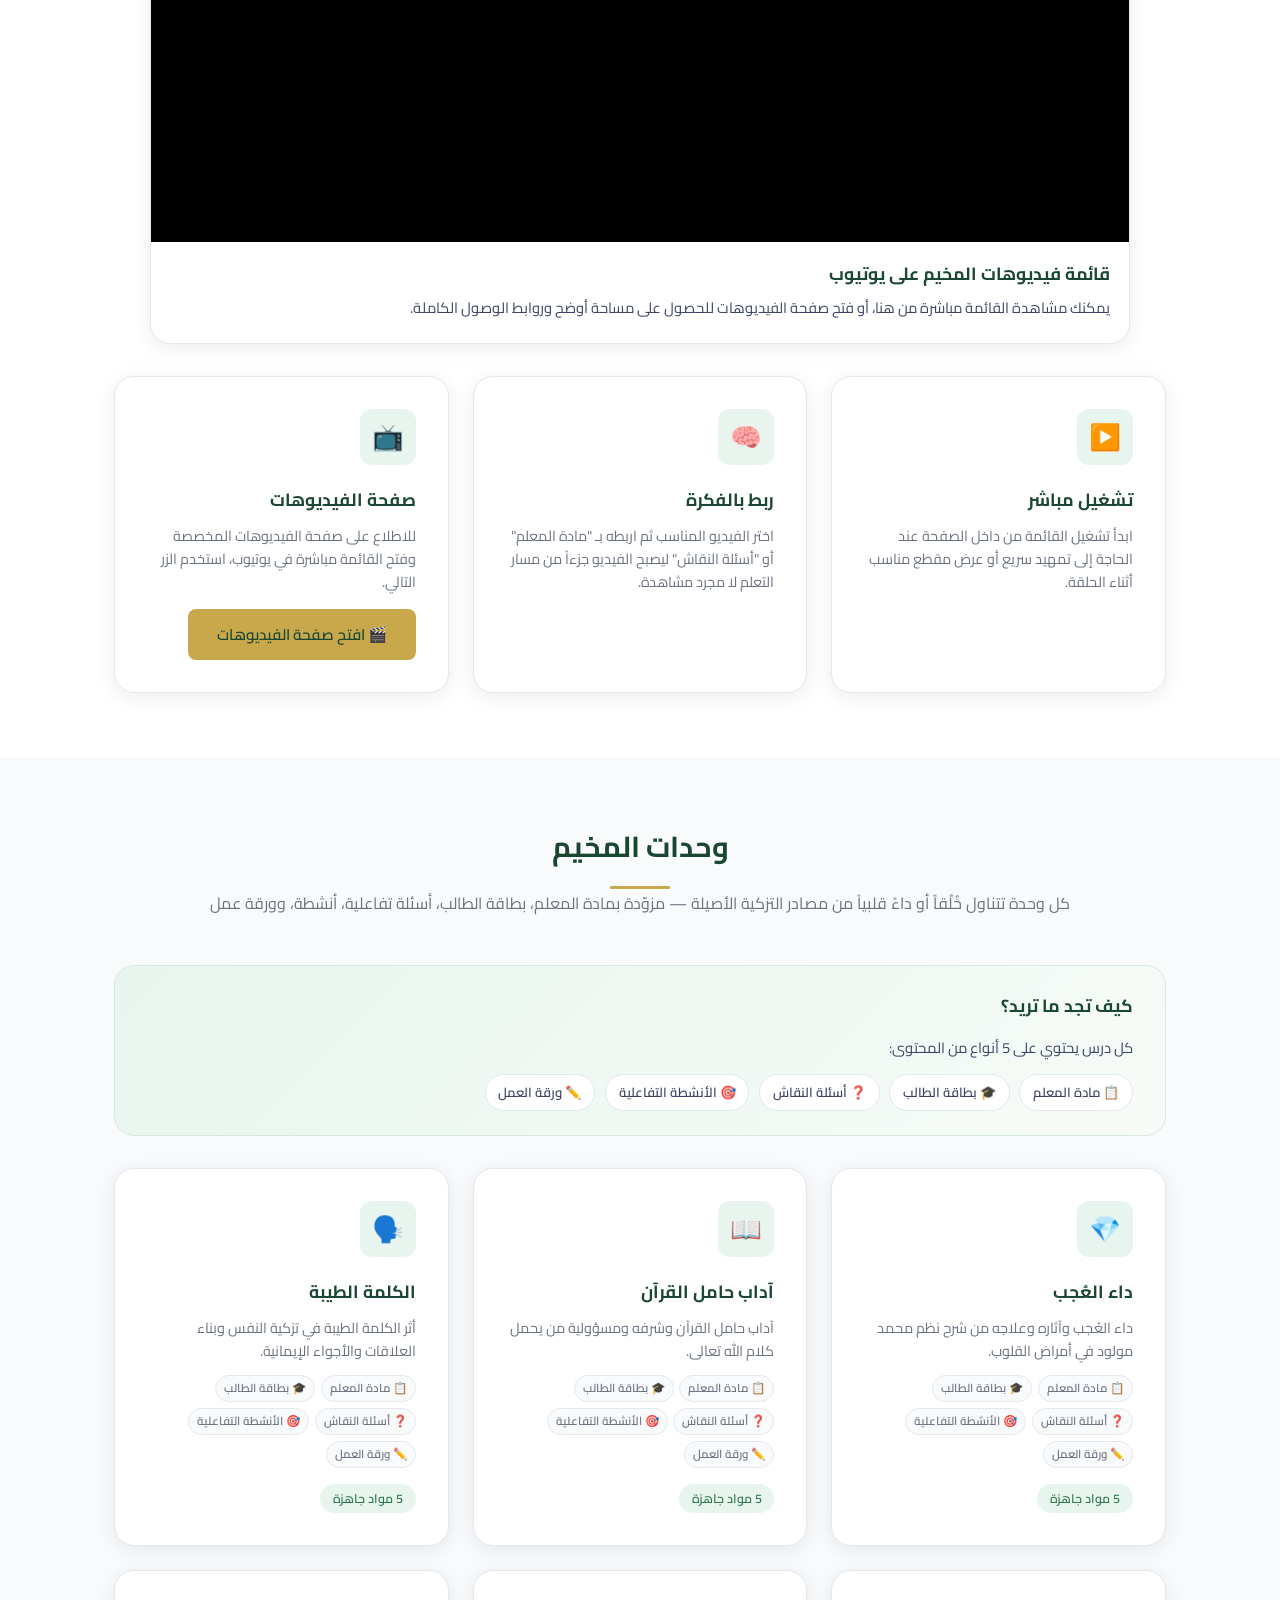
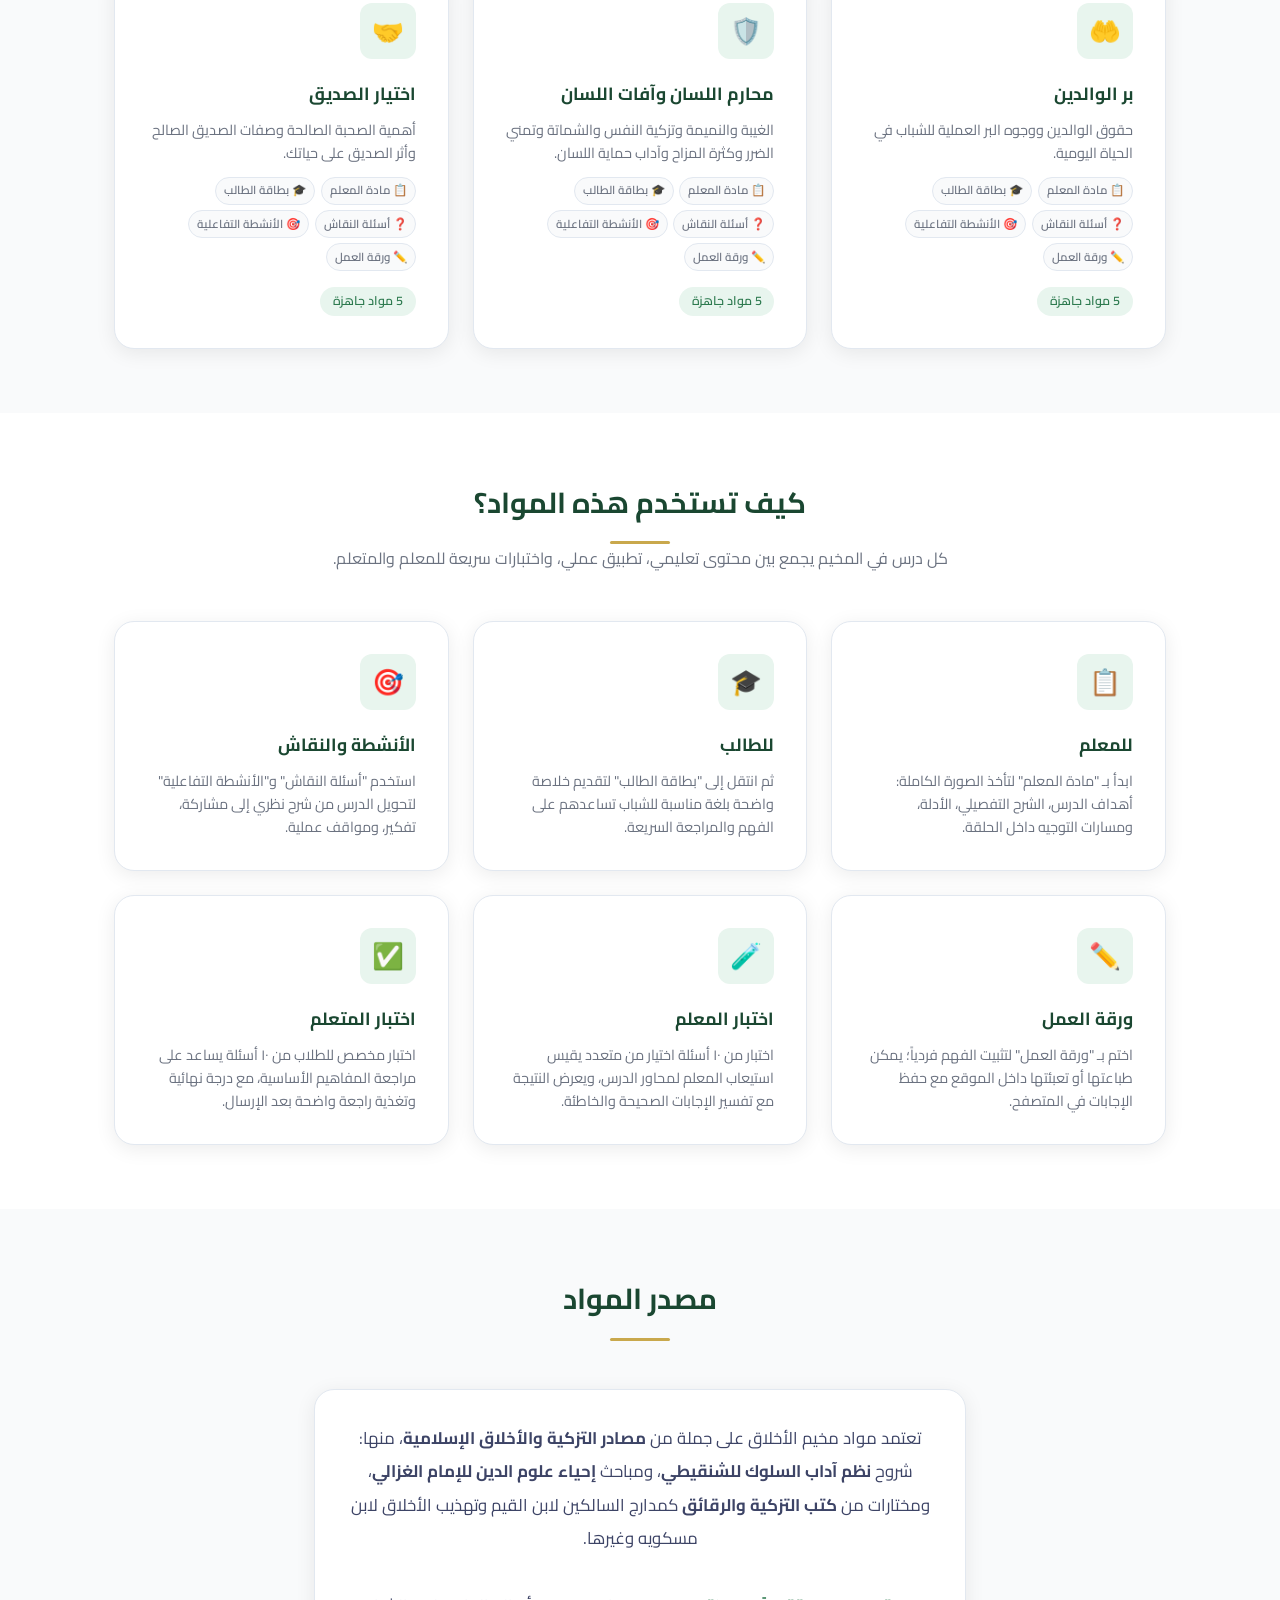
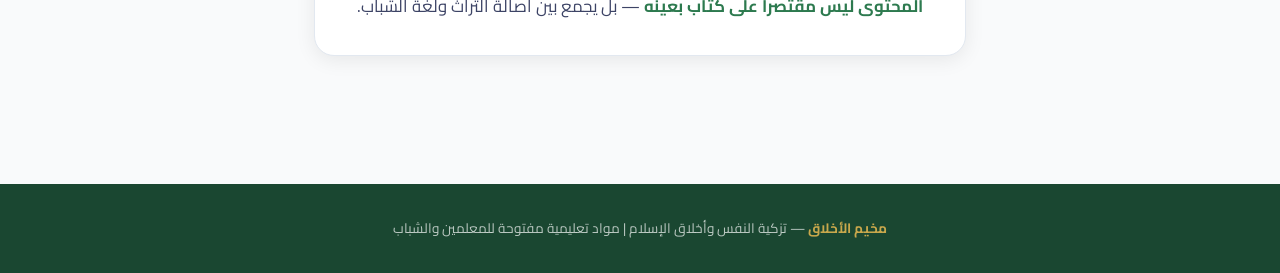
==== commit 2ff97173: "Add choosing-friends lesson (اختيار الصديق) + improve site navigation New lesson: - 5 markdown conte" ====
--- a/index.html
+++ b/index.html
@@ -17,7 +17,12 @@
   <button class="hamburger" id="hamburger" aria-label="قائمة">☰</button>
   <ul class="nav-links" id="nav-links">
     <li><a href="index.html" class="active">الرئيسية</a></li>
-    <li><a href="lessons/ojb/">الدروس</a></li>
+    <li class="nav-dropdown" id="lessons-dropdown">
+      <a href="#lessons-section">الدروس <span class="dropdown-arrow">▼</span></a>
+      <div class="dropdown-menu" id="dropdown-menu">
+        <!-- populated by JS -->
+      </div>
+    </li>
     <li><a href="videos/">الفيديوهات</a></li>
   </ul>
 </nav>
@@ -140,6 +145,18 @@
       <p>كل وحدة تتناول خُلُقاً أو داءً قلبياً من مصادر التزكية الأصيلة — مزوّدة بمادة المعلم، بطاقة الطالب، أسئلة تفاعلية، أنشطة، وورقة عمل</p>
     </div>
 
+    <div class="guide-section">
+      <h3>كيف تجد ما تريد؟</h3>
+      <p style="color:var(--text-mid);font-size:0.92rem;margin-bottom:0.8rem">كل درس يحتوي على 5 أنواع من المحتوى:</p>
+      <div class="guide-types">
+        <span class="guide-type">📋 مادة المعلم</span>
+        <span class="guide-type">🎓 بطاقة الطالب</span>
+        <span class="guide-type">❓ أسئلة النقاش</span>
+        <span class="guide-type">🎯 الأنشطة التفاعلية</span>
+        <span class="guide-type">✏️ ورقة العمل</span>
+      </div>
+    </div>
+
     <div class="cards-grid" id="lesson-cards">
       <div class="card" style="text-decoration:none">
         <div class="card-icon">⏳</div>
--- a/assets/css/style.css
+++ b/assets/css/style.css
@@ -1264,3 +1264,200 @@
 @media (max-width: 768px) {
   .media-grid { grid-template-columns: 1fr; }
 }
+
+/* ─── Nav Dropdown ─── */
+.nav-dropdown { position: relative; }
+.nav-dropdown > a {
+  display: flex;
+  align-items: center;
+  gap: 0.3rem;
+}
+.nav-dropdown > a .dropdown-arrow {
+  font-size: 0.6rem;
+  transition: transform 0.2s;
+}
+.nav-dropdown:hover > a .dropdown-arrow,
+.nav-dropdown.open > a .dropdown-arrow { transform: rotate(180deg); }
+
+.dropdown-menu {
+  display: none;
+  position: absolute;
+  top: 100%;
+  right: 0;
+  background: var(--green-dark);
+  border: 1px solid rgba(255,255,255,0.1);
+  border-radius: 0 0 var(--radius) var(--radius);
+  min-width: 220px;
+  box-shadow: var(--shadow-lg);
+  z-index: 110;
+  padding: 0.4rem 0;
+}
+.nav-dropdown:hover .dropdown-menu,
+.nav-dropdown.open .dropdown-menu { display: block; }
+
+.dropdown-menu a {
+  display: flex;
+  align-items: center;
+  gap: 0.5rem;
+  padding: 0.6rem 1.2rem;
+  color: rgba(255,255,255,0.8);
+  text-decoration: none;
+  font-size: 0.88rem;
+  transition: background 0.15s;
+  white-space: nowrap;
+}
+.dropdown-menu a:hover {
+  background: rgba(255,255,255,0.1);
+  color: #fff;
+}
+.dropdown-menu .dropdown-divider {
+  height: 1px;
+  background: rgba(255,255,255,0.1);
+  margin: 0.3rem 0;
+}
+
+/* ─── Breadcrumb ─── */
+.breadcrumb {
+  background: var(--white);
+  border-bottom: 1px solid var(--border);
+  padding: 0.7rem 0;
+}
+.breadcrumb-list {
+  list-style: none;
+  display: flex;
+  align-items: center;
+  gap: 0.4rem;
+  flex-wrap: wrap;
+  max-width: 1100px;
+  margin: 0 auto;
+  padding: 0 1.5rem;
+  font-size: 0.88rem;
+}
+.breadcrumb-list li { display: flex; align-items: center; gap: 0.4rem; }
+.breadcrumb-list li + li::before {
+  content: '/';
+  color: var(--text-light);
+  margin-left: 0.1rem;
+}
+.breadcrumb-list a {
+  color: var(--green-main);
+  text-decoration: none;
+  font-weight: 600;
+}
+.breadcrumb-list a:hover { text-decoration: underline; }
+.breadcrumb-list .breadcrumb-current {
+  color: var(--text-mid);
+  font-weight: 600;
+}
+
+/* ─── Lesson Nav Bar ─── */
+.lesson-nav-bar {
+  display: flex;
+  align-items: center;
+  justify-content: space-between;
+  max-width: 1100px;
+  margin: 0 auto;
+  padding: 0.8rem 1.5rem;
+  gap: 0.5rem;
+}
+.lesson-nav-btn {
+  display: inline-flex;
+  align-items: center;
+  gap: 0.4rem;
+  padding: 0.5rem 1.2rem;
+  border: 1.5px solid var(--border);
+  border-radius: 8px;
+  background: var(--white);
+  color: var(--green-main);
+  text-decoration: none;
+  font-family: 'Cairo', sans-serif;
+  font-size: 0.88rem;
+  font-weight: 600;
+  transition: all 0.2s;
+  cursor: pointer;
+}
+.lesson-nav-btn:hover {
+  border-color: var(--green-mid);
+  background: var(--green-light);
+}
+.lesson-nav-btn.disabled {
+  opacity: 0.4;
+  pointer-events: none;
+  cursor: default;
+}
+.lesson-nav-btn--all {
+  border-color: var(--green-main);
+  background: var(--green-light);
+}
+
+/* ─── Section Badges on Cards ─── */
+.card-sections {
+  display: flex;
+  flex-wrap: wrap;
+  gap: 0.35rem;
+  margin-top: 0.8rem;
+}
+.section-badge {
+  display: inline-flex;
+  align-items: center;
+  gap: 0.2rem;
+  background: var(--bg);
+  border: 1px solid var(--border);
+  padding: 0.15rem 0.5rem;
+  border-radius: 50px;
+  font-size: 0.72rem;
+  color: var(--text-light);
+  font-weight: 600;
+}
+
+/* ─── Guide Section ─── */
+.guide-section {
+  background: linear-gradient(135deg, var(--green-light), #f7fbf8);
+  border: 1px solid #d7e9de;
+  border-radius: var(--radius-lg);
+  padding: 1.5rem 2rem;
+  margin-bottom: 2rem;
+}
+.guide-section h3 {
+  color: var(--green-dark);
+  font-size: 1.1rem;
+  margin-bottom: 0.8rem;
+}
+.guide-types {
+  display: flex;
+  flex-wrap: wrap;
+  gap: 0.6rem;
+}
+.guide-type {
+  display: inline-flex;
+  align-items: center;
+  gap: 0.35rem;
+  background: var(--white);
+  border: 1px solid var(--border);
+  padding: 0.35rem 0.8rem;
+  border-radius: 50px;
+  font-size: 0.82rem;
+  font-weight: 600;
+  color: var(--text-mid);
+}
+
+/* ─── Responsive: Dropdown in mobile ─── */
+@media (max-width: 768px) {
+  .nav-dropdown { width: 100%; }
+  .dropdown-menu {
+    position: static;
+    border: none;
+    border-radius: 0;
+    box-shadow: none;
+    background: rgba(0,0,0,0.15);
+    min-width: unset;
+    display: none;
+  }
+  .nav-dropdown.open .dropdown-menu { display: block; }
+  /* Disable hover on mobile, use click only */
+  .nav-dropdown:hover .dropdown-menu { display: none; }
+  .nav-dropdown.open:hover .dropdown-menu { display: block; }
+
+  .lesson-nav-bar { flex-wrap: wrap; justify-content: center; }
+  .lesson-nav-btn { font-size: 0.82rem; padding: 0.4rem 0.9rem; }
+}
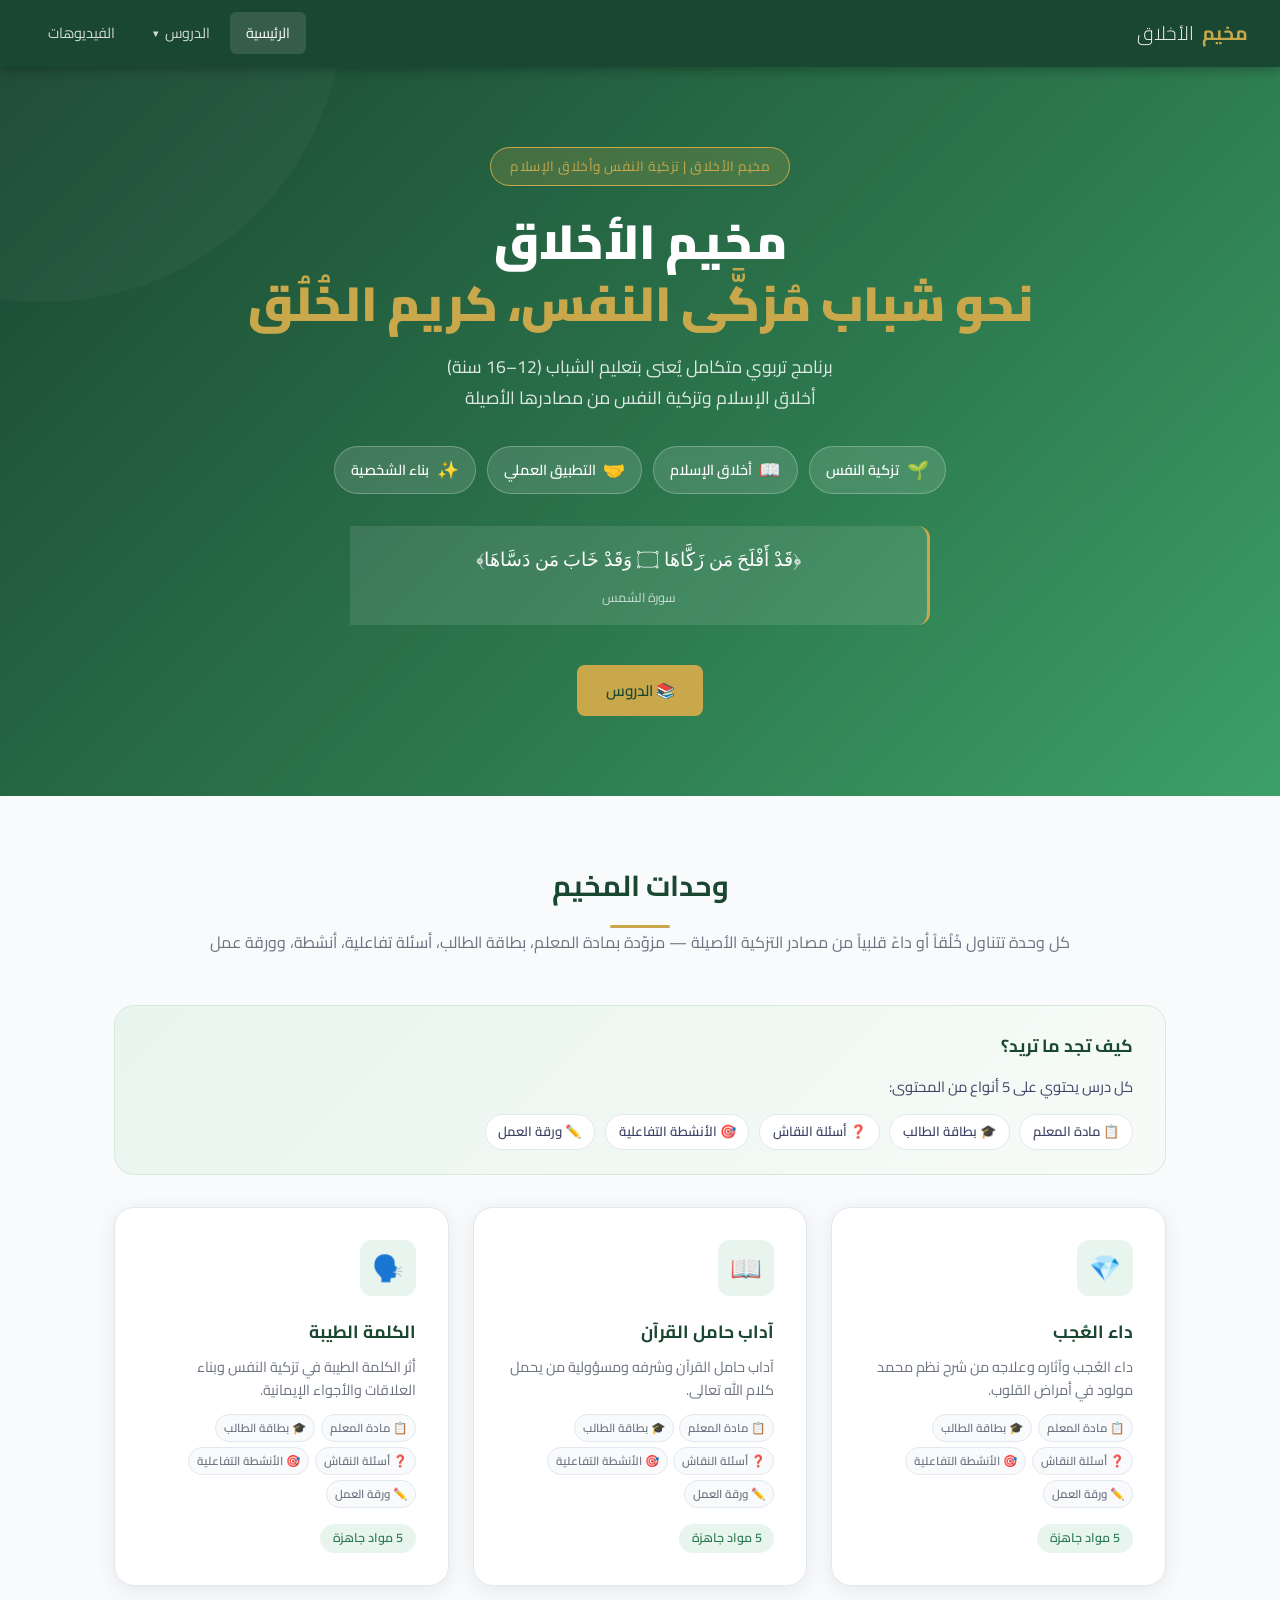
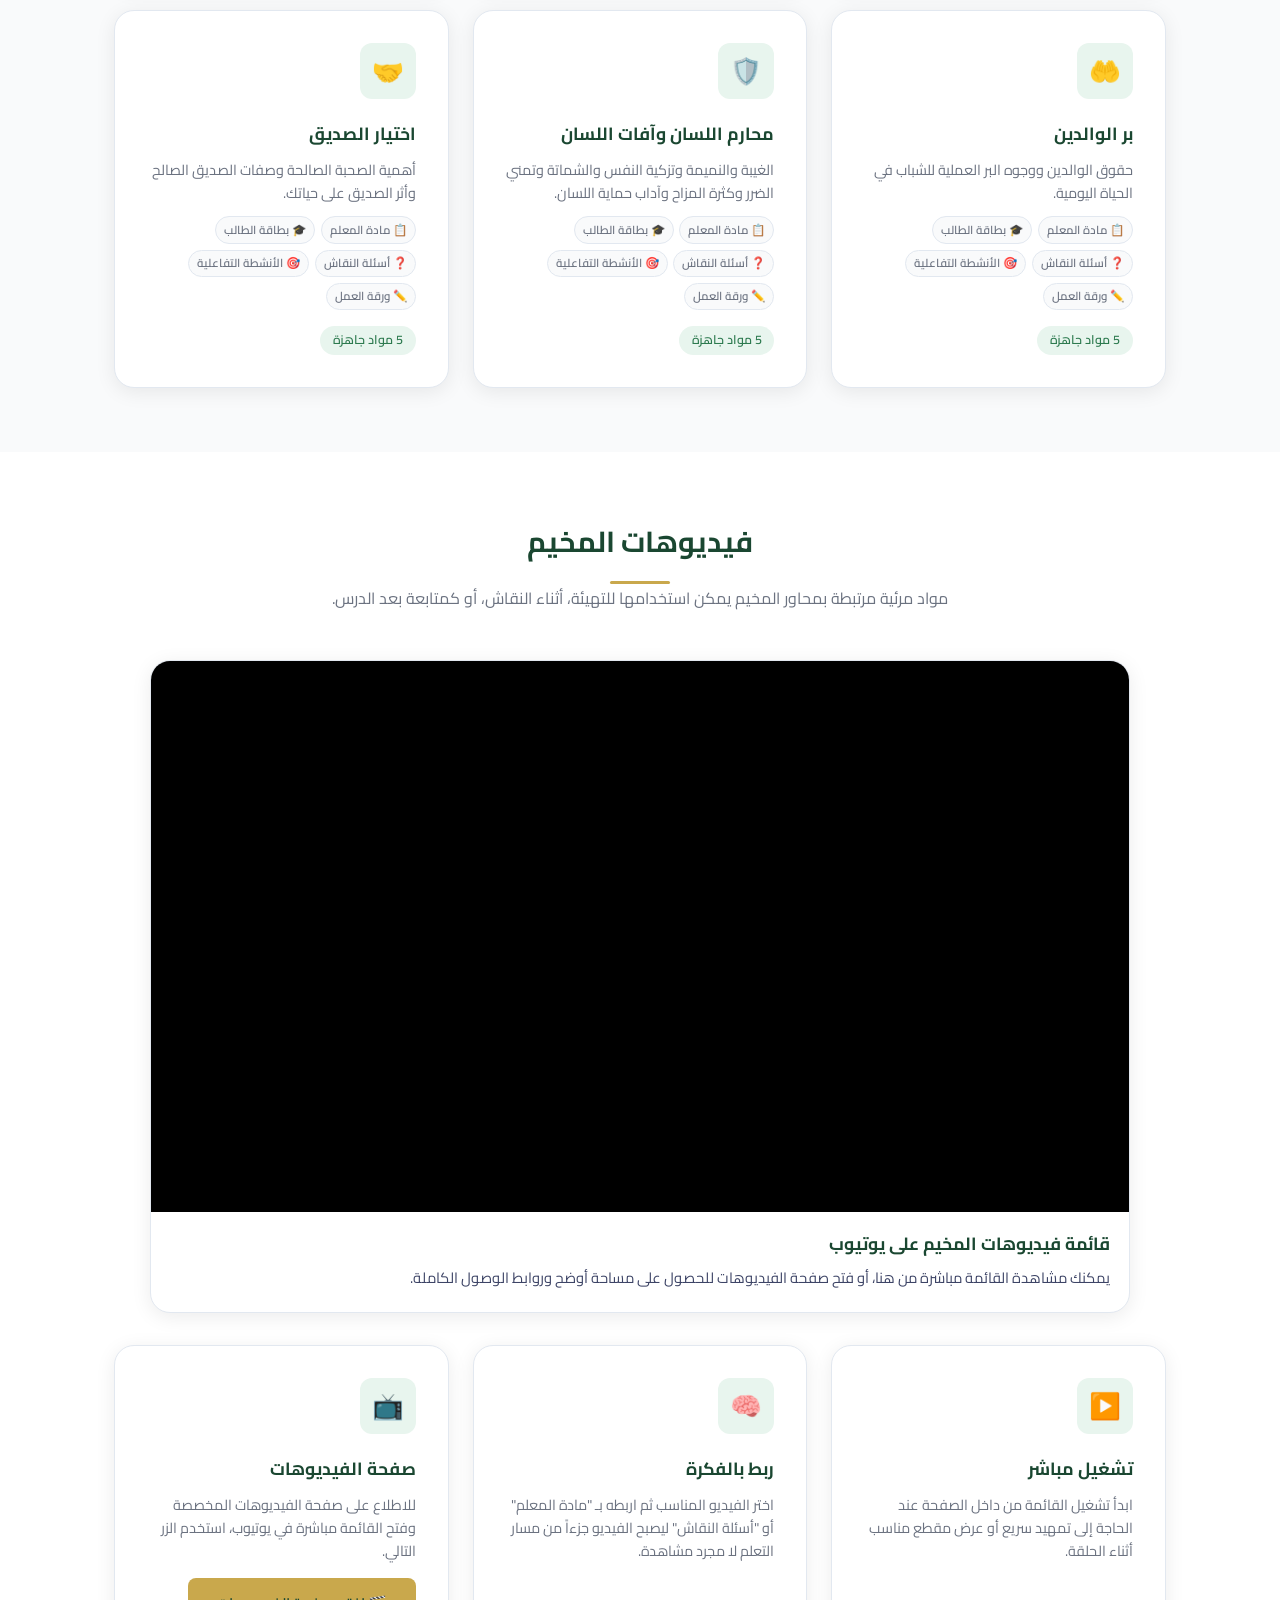
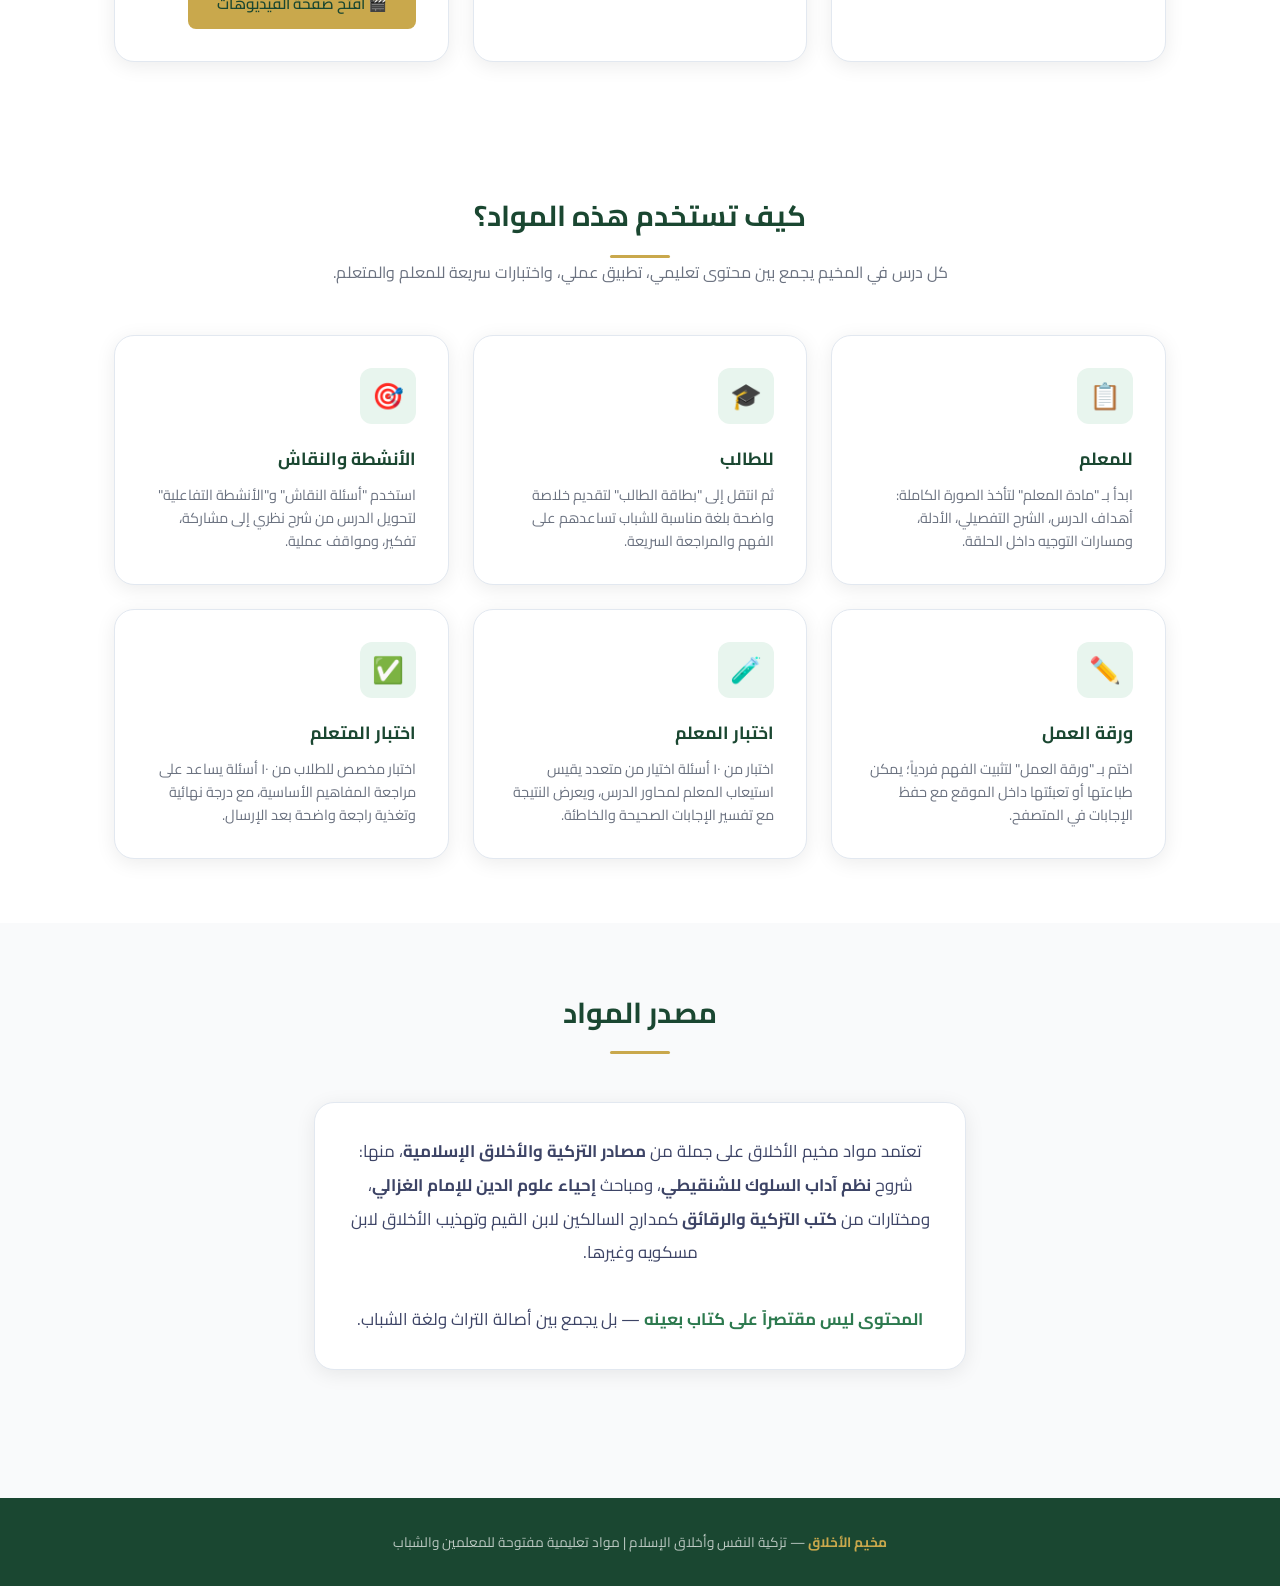
==== commit 2ceac244: "Move lessons section to top of homepage, remove mission cards Lessons (وحدات المخيم) are the primary" ====
--- a/index.html
+++ b/index.html
@@ -61,29 +61,32 @@
   </div>
 </section>
 
-<!-- ─── Mission ─── -->
-<section class="section section-alt" style="padding:2.5rem 0">
-  <div class="container" style="max-width:900px">
-    <div class="cards-grid" style="grid-template-columns:repeat(auto-fit,minmax(200px,1fr));gap:1rem">
-      <div class="mission-card">
-        <span class="mc-icon">🌱</span>
-        <h4>تزكية النفس</h4>
-        <p>معرفة أمراض القلوب وعلاجها وفق هدي الكتاب والسنة</p>
-      </div>
-      <div class="mission-card">
-        <span class="mc-icon">📚</span>
-        <h4>التأصيل العلمي</h4>
-        <p>الاعتماد على كتب الأئمة في التزكية والأخلاق والرقائق</p>
-      </div>
-      <div class="mission-card">
-        <span class="mc-icon">🧠</span>
-        <h4>الفهم والتفكر</h4>
-        <p>تنمية مهارات التأمل والنقد الذاتي لدى الشباب</p>
-      </div>
-      <div class="mission-card">
-        <span class="mc-icon">🤲</span>
-        <h4>التطبيق والعمل</h4>
-        <p>ربط كل خُلُق بخطوات عملية قابلة للتنفيذ اليومي</p>
+<!-- ─── Lessons section ─── -->
+<section class="section" id="lessons-section">
+  <div class="container">
+    <div class="section-header">
+      <h2>وحدات المخيم</h2>
+      <div class="section-divider"></div>
+      <p>كل وحدة تتناول خُلُقاً أو داءً قلبياً من مصادر التزكية الأصيلة — مزوّدة بمادة المعلم، بطاقة الطالب، أسئلة تفاعلية، أنشطة، وورقة عمل</p>
+    </div>
+
+    <div class="guide-section">
+      <h3>كيف تجد ما تريد؟</h3>
+      <p style="color:var(--text-mid);font-size:0.92rem;margin-bottom:0.8rem">كل درس يحتوي على 5 أنواع من المحتوى:</p>
+      <div class="guide-types">
+        <span class="guide-type">📋 مادة المعلم</span>
+        <span class="guide-type">🎓 بطاقة الطالب</span>
+        <span class="guide-type">❓ أسئلة النقاش</span>
+        <span class="guide-type">🎯 الأنشطة التفاعلية</span>
+        <span class="guide-type">✏️ ورقة العمل</span>
+      </div>
+    </div>
+
+    <div class="cards-grid" id="lesson-cards">
+      <div class="card" style="text-decoration:none">
+        <div class="card-icon">⏳</div>
+        <h3>جارٍ تحميل الدروس</h3>
+        <p>يتم الآن عرض أحدث المواد المولدة من مشروع الدراسة.</p>
       </div>
     </div>
   </div>
@@ -136,37 +139,6 @@
   </div>
 </section>
 
-<!-- ─── Lessons section ─── -->
-<section class="section" id="lessons-section">
-  <div class="container">
-    <div class="section-header">
-      <h2>وحدات المخيم</h2>
-      <div class="section-divider"></div>
-      <p>كل وحدة تتناول خُلُقاً أو داءً قلبياً من مصادر التزكية الأصيلة — مزوّدة بمادة المعلم، بطاقة الطالب، أسئلة تفاعلية، أنشطة، وورقة عمل</p>
-    </div>
-
-    <div class="guide-section">
-      <h3>كيف تجد ما تريد؟</h3>
-      <p style="color:var(--text-mid);font-size:0.92rem;margin-bottom:0.8rem">كل درس يحتوي على 5 أنواع من المحتوى:</p>
-      <div class="guide-types">
-        <span class="guide-type">📋 مادة المعلم</span>
-        <span class="guide-type">🎓 بطاقة الطالب</span>
-        <span class="guide-type">❓ أسئلة النقاش</span>
-        <span class="guide-type">🎯 الأنشطة التفاعلية</span>
-        <span class="guide-type">✏️ ورقة العمل</span>
-      </div>
-    </div>
-
-    <div class="cards-grid" id="lesson-cards">
-      <div class="card" style="text-decoration:none">
-        <div class="card-icon">⏳</div>
-        <h3>جارٍ تحميل الدروس</h3>
-        <p>يتم الآن عرض أحدث المواد المولدة من مشروع الدراسة.</p>
-      </div>
-    </div>
-  </div>
-</section>
-
 <!-- ─── How to use ─── -->
 <section class="section section-alt">
   <div class="container">
